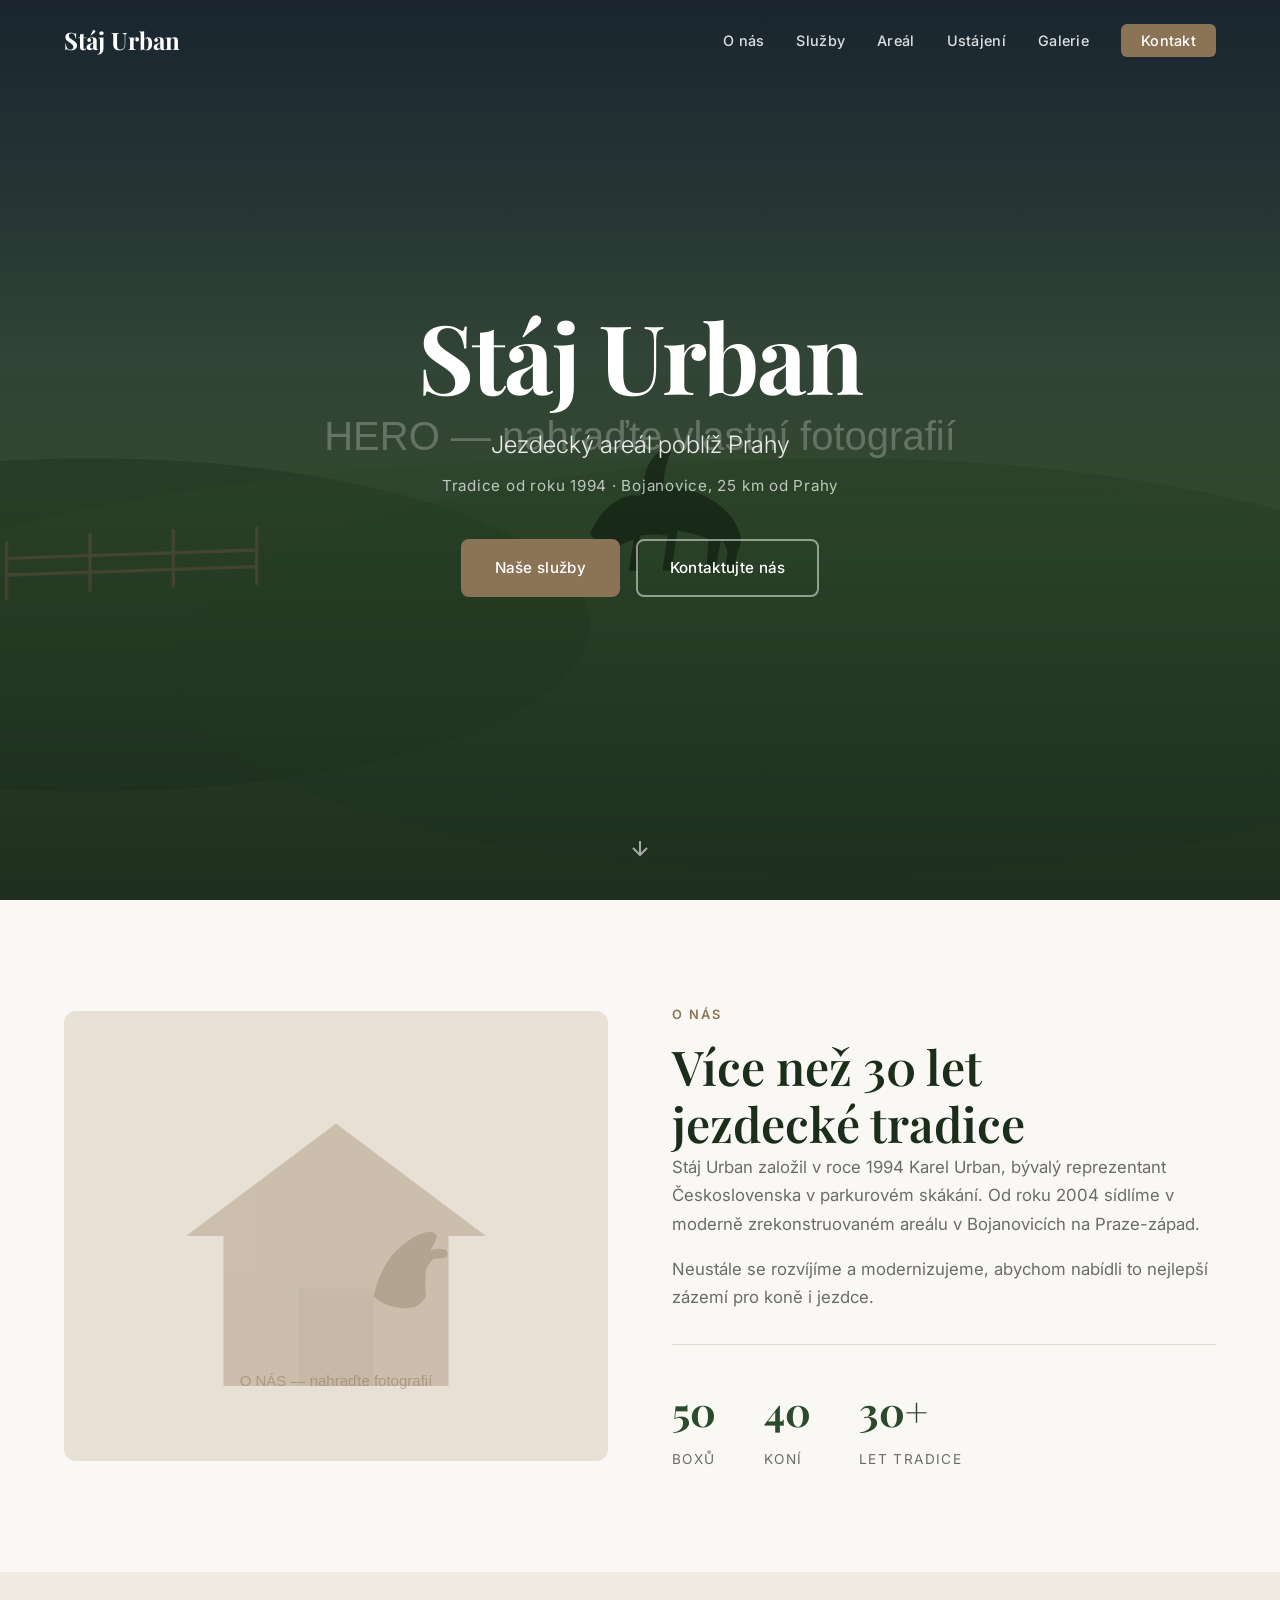
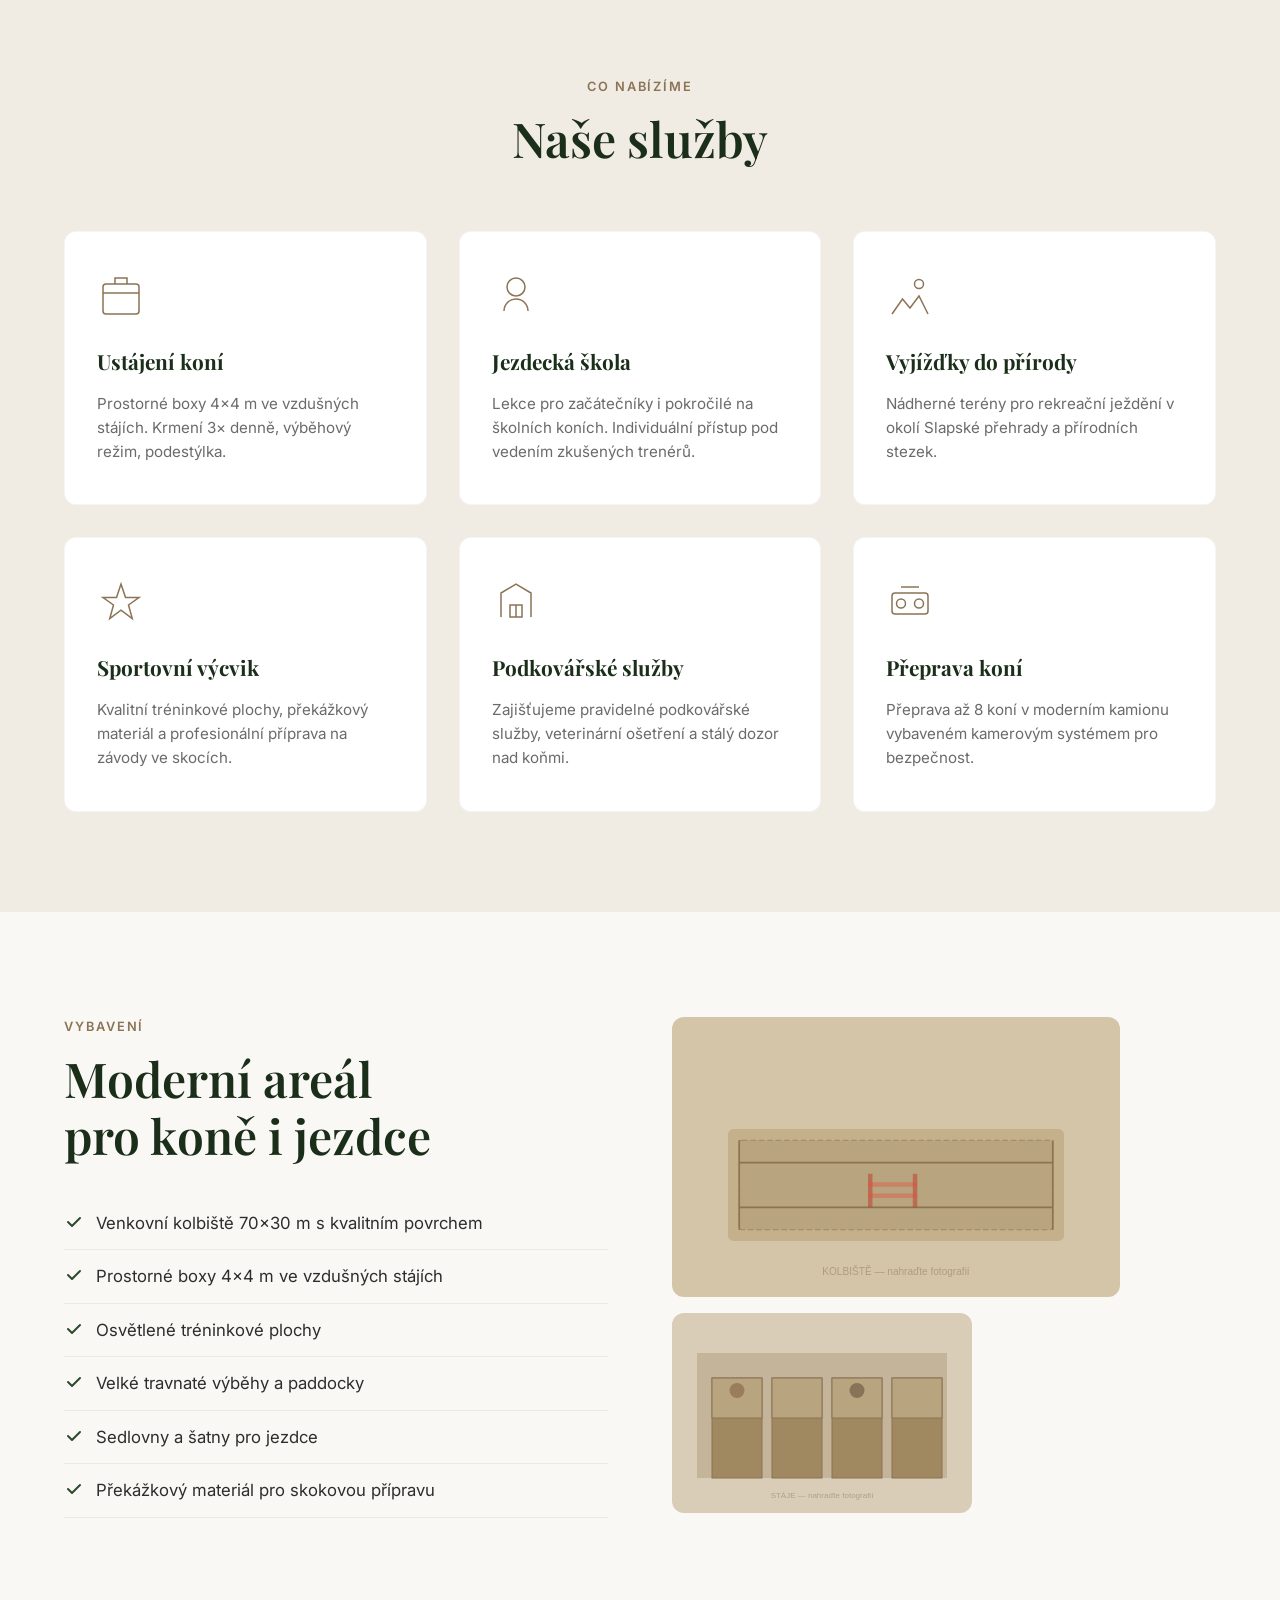
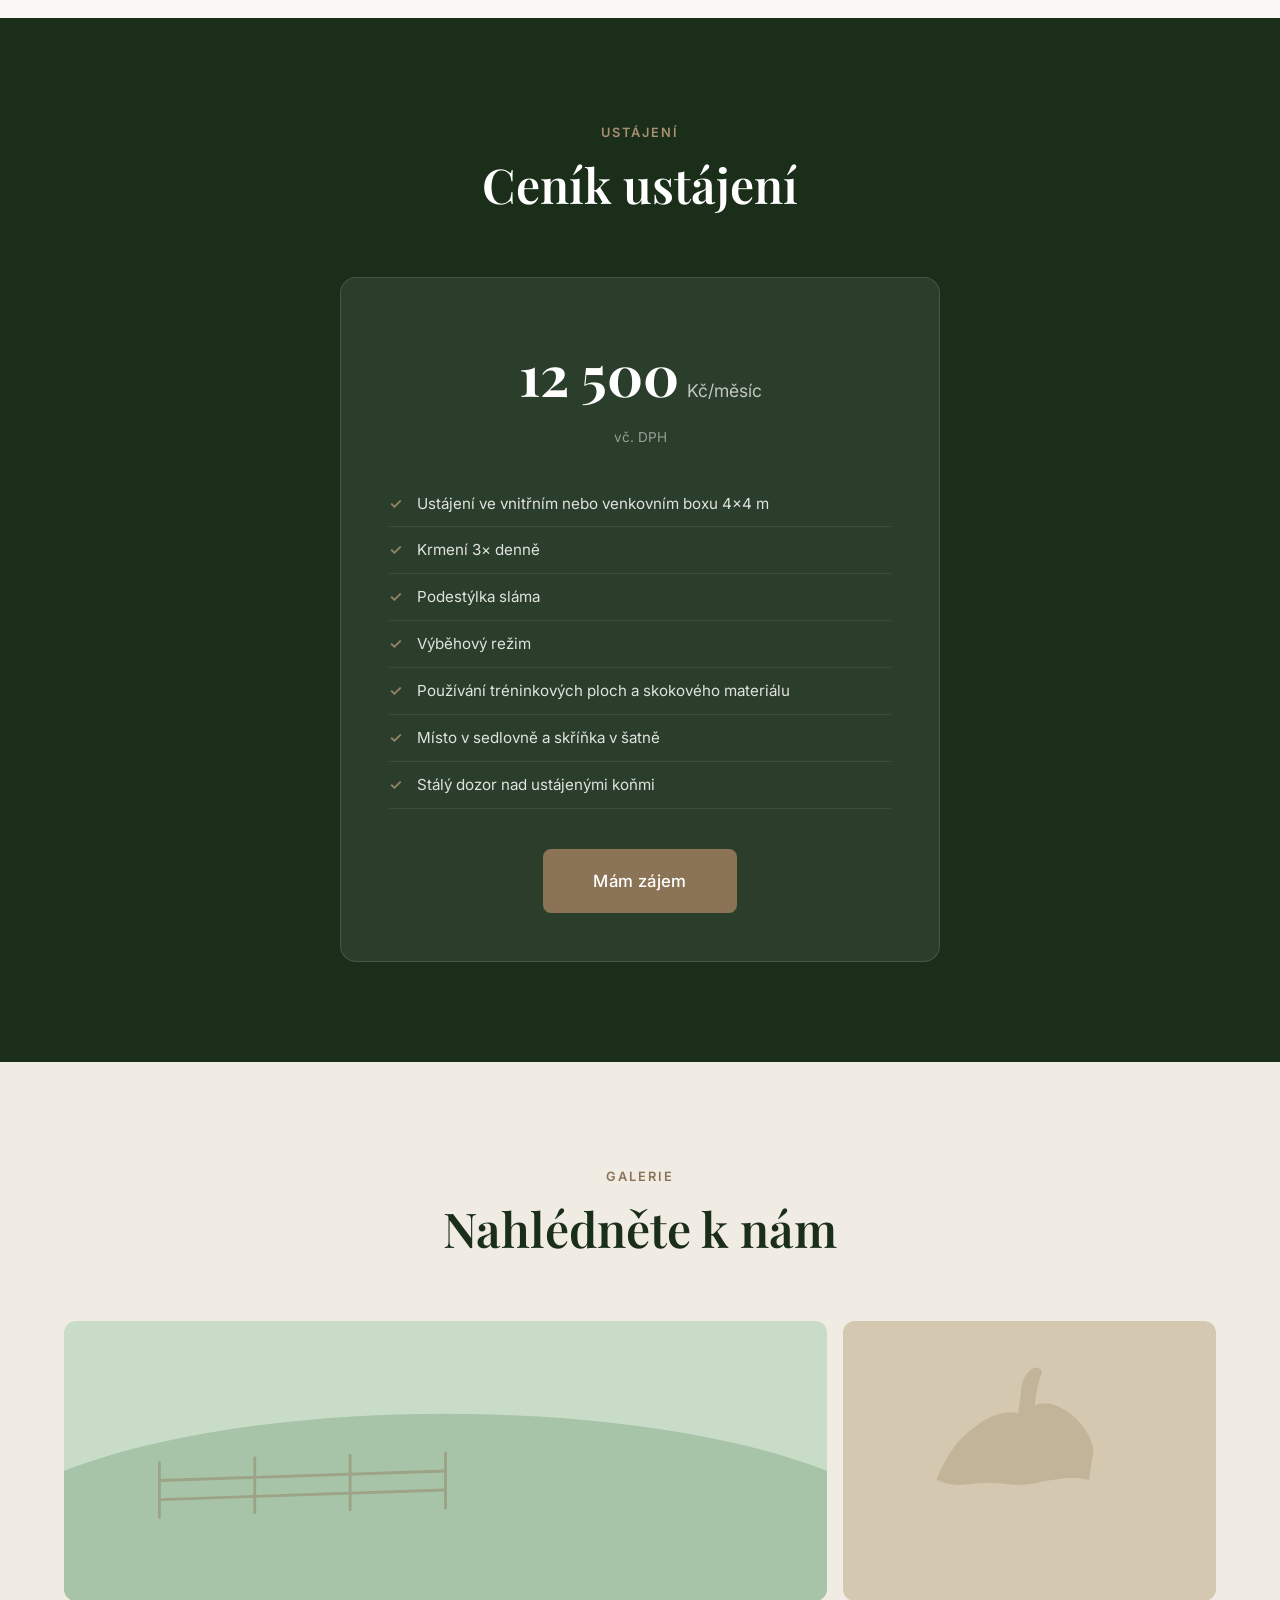
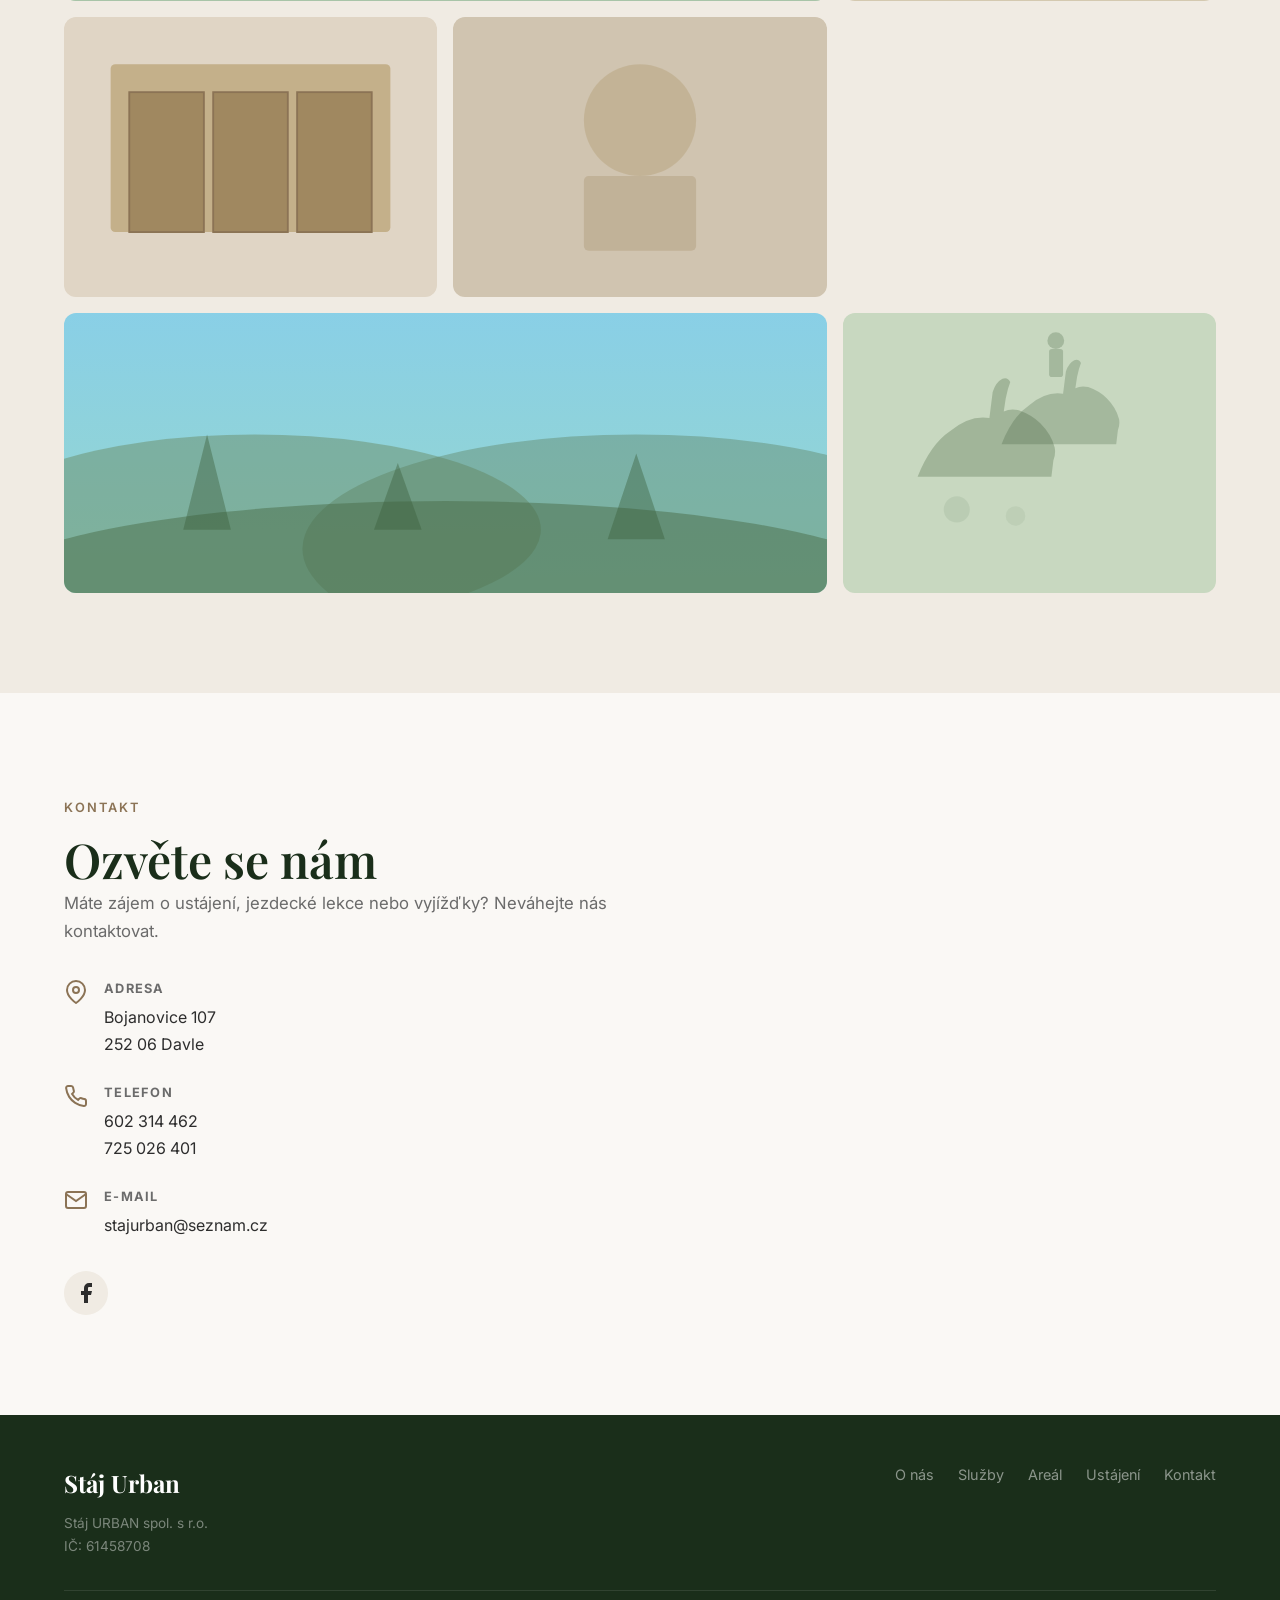
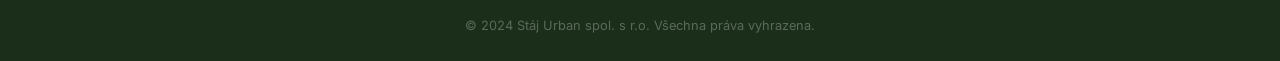
==== index.html @ e50c221f "feat: redesign Stáj Urban website with modern responsive layout - Single-page design with smooth scr" ====
<!DOCTYPE html>
<html lang="cs">
<head>
    <meta charset="UTF-8">
    <meta name="viewport" content="width=device-width, initial-scale=1.0">
    <title>Stáj Urban | Jezdecký areál Bojanovice</title>
    <meta name="description" content="Stáj Urban - moderní jezdecký areál poblíž Prahy. Ustájení koní, jezdecká škola, výcvik, vyjížďky do přírody.">
    <link rel="preconnect" href="https://fonts.googleapis.com">
    <link rel="preconnect" href="https://fonts.gstatic.com" crossorigin>
    <link href="https://fonts.googleapis.com/css2?family=Playfair+Display:wght@400;600;700&family=Inter:wght@300;400;500;600&display=swap" rel="stylesheet">
    <link rel="stylesheet" href="styles.css">
</head>
<body>
    <!-- Navigation -->
    <nav class="navbar" id="navbar">
        <div class="nav-container">
            <a href="#hero" class="nav-logo">
                <span class="logo-text">Stáj Urban</span>
            </a>
            <button class="nav-toggle" id="navToggle" aria-label="Menu">
                <span></span>
                <span></span>
                <span></span>
            </button>
            <ul class="nav-menu" id="navMenu">
                <li><a href="#o-nas" class="nav-link">O nás</a></li>
                <li><a href="#sluzby" class="nav-link">Služby</a></li>
                <li><a href="#areal" class="nav-link">Areál</a></li>
                <li><a href="#ustajeni" class="nav-link">Ustájení</a></li>
                <li><a href="#galerie" class="nav-link">Galerie</a></li>
                <li><a href="#kontakt" class="nav-link nav-link--cta">Kontakt</a></li>
            </ul>
        </div>
    </nav>

    <!-- Hero Section -->
    <section class="hero" id="hero">
        <div class="hero-bg">
            <img src="images/hero-placeholder.svg" alt="Stáj Urban - jezdecký areál" class="hero-img">
        </div>
        <div class="hero-overlay"></div>
        <div class="hero-content">
            <h1 class="hero-title">Stáj Urban</h1>
            <p class="hero-subtitle">Jezdecký areál poblíž Prahy</p>
            <p class="hero-desc">Tradice od roku 1994 &middot; Bojanovice, 25 km od Prahy</p>
            <div class="hero-actions">
                <a href="#sluzby" class="btn btn-primary">Naše služby</a>
                <a href="#kontakt" class="btn btn-outline">Kontaktujte nás</a>
            </div>
        </div>
        <a href="#o-nas" class="hero-scroll" aria-label="Scroll down">
            <svg width="24" height="24" viewBox="0 0 24 24" fill="none" stroke="currentColor" stroke-width="2">
                <path d="M12 5v14M5 12l7 7 7-7"/>
            </svg>
        </a>
    </section>

    <!-- O nás -->
    <section class="section section--about" id="o-nas">
        <div class="container">
            <div class="about-grid">
                <div class="about-image">
                    <img src="images/about-placeholder.svg" alt="O stáji Urban" loading="lazy">
                </div>
                <div class="about-content">
                    <span class="section-label">O nás</span>
                    <h2 class="section-title">Více než 30 let<br>jezdecké tradice</h2>
                    <p>Stáj Urban založil v roce 1994 Karel Urban, bývalý reprezentant Československa v parkurovém skákání. Od roku 2004 sídlíme v moderně zrekonstruovaném areálu v Bojanovicích na Praze-západ.</p>
                    <p>Neustále se rozvíjíme a modernizujeme, abychom nabídli to nejlepší zázemí pro koně i jezdce.</p>
                    <div class="about-stats">
                        <div class="stat">
                            <span class="stat-number">50</span>
                            <span class="stat-label">boxů</span>
                        </div>
                        <div class="stat">
                            <span class="stat-number">40</span>
                            <span class="stat-label">koní</span>
                        </div>
                        <div class="stat">
                            <span class="stat-number">30+</span>
                            <span class="stat-label">let tradice</span>
                        </div>
                    </div>
                </div>
            </div>
        </div>
    </section>

    <!-- Služby -->
    <section class="section section--services" id="sluzby">
        <div class="container">
            <div class="section-header">
                <span class="section-label">Co nabízíme</span>
                <h2 class="section-title">Naše služby</h2>
            </div>
            <div class="services-grid">
                <div class="service-card">
                    <div class="service-icon">
                        <svg viewBox="0 0 64 64" fill="none" stroke="currentColor" stroke-width="2">
                            <rect x="8" y="16" width="48" height="40" rx="4"/>
                            <path d="M8 28h48"/>
                            <path d="M24 16V8h16v8"/>
                        </svg>
                    </div>
                    <h3>Ustájení koní</h3>
                    <p>Prostorné boxy 4&times;4 m ve vzdušných stájích. Krmení 3&times; denně, výběhový režim, podestýlka.</p>
                </div>
                <div class="service-card">
                    <div class="service-icon">
                        <svg viewBox="0 0 64 64" fill="none" stroke="currentColor" stroke-width="2">
                            <circle cx="32" cy="20" r="12"/>
                            <path d="M16 52c0-8.837 7.163-16 16-16s16 7.163 16 16"/>
                        </svg>
                    </div>
                    <h3>Jezdecká škola</h3>
                    <p>Lekce pro začátečníky i pokročilé na školních koních. Individuální přístup pod vedením zkušených trenérů.</p>
                </div>
                <div class="service-card">
                    <div class="service-icon">
                        <svg viewBox="0 0 64 64" fill="none" stroke="currentColor" stroke-width="2">
                            <path d="M8 56l14-20 10 12 12-16 12 24"/>
                            <circle cx="44" cy="16" r="6"/>
                        </svg>
                    </div>
                    <h3>Vyjížďky do přírody</h3>
                    <p>Nádherné terény pro rekreační ježdění v okolí Slapské přehrady a přírodních stezek.</p>
                </div>
                <div class="service-card">
                    <div class="service-icon">
                        <svg viewBox="0 0 64 64" fill="none" stroke="currentColor" stroke-width="2">
                            <path d="M32 8l6 18h18l-14 10 5 18-15-11-15 11 5-18L8 26h18z"/>
                        </svg>
                    </div>
                    <h3>Sportovní výcvik</h3>
                    <p>Kvalitní tréninkové plochy, překážkový materiál a profesionální příprava na závody ve skocích.</p>
                </div>
                <div class="service-card">
                    <div class="service-icon">
                        <svg viewBox="0 0 64 64" fill="none" stroke="currentColor" stroke-width="2">
                            <path d="M12 52V20l20-12 20 12v32"/>
                            <rect x="24" y="36" width="16" height="16"/>
                            <path d="M32 36v16"/>
                        </svg>
                    </div>
                    <h3>Podkovářské služby</h3>
                    <p>Zajišťujeme pravidelné podkovářské služby, veterinární ošetření a stálý dozor nad koňmi.</p>
                </div>
                <div class="service-card">
                    <div class="service-icon">
                        <svg viewBox="0 0 64 64" fill="none" stroke="currentColor" stroke-width="2">
                            <rect x="8" y="20" width="48" height="28" rx="4"/>
                            <circle cx="20" cy="34" r="6"/>
                            <circle cx="44" cy="34" r="6"/>
                            <path d="M20 12h24"/>
                        </svg>
                    </div>
                    <h3>Přeprava koní</h3>
                    <p>Přeprava až 8 koní v moderním kamionu vybaveném kamerovým systémem pro bezpečnost.</p>
                </div>
            </div>
        </div>
    </section>

    <!-- Areál -->
    <section class="section section--facility" id="areal">
        <div class="container">
            <div class="facility-grid">
                <div class="facility-content">
                    <span class="section-label">Vybavení</span>
                    <h2 class="section-title">Moderní areál<br>pro koně i jezdce</h2>
                    <ul class="facility-list">
                        <li>
                            <svg width="20" height="20" viewBox="0 0 20 20" fill="currentColor"><path d="M16.707 5.293a1 1 0 010 1.414l-8 8a1 1 0 01-1.414 0l-4-4a1 1 0 011.414-1.414L8 12.586l7.293-7.293a1 1 0 011.414 0z"/></svg>
                            Venkovní kolbiště 70&times;30 m s kvalitním povrchem
                        </li>
                        <li>
                            <svg width="20" height="20" viewBox="0 0 20 20" fill="currentColor"><path d="M16.707 5.293a1 1 0 010 1.414l-8 8a1 1 0 01-1.414 0l-4-4a1 1 0 011.414-1.414L8 12.586l7.293-7.293a1 1 0 011.414 0z"/></svg>
                            Prostorné boxy 4&times;4 m ve vzdušných stájích
                        </li>
                        <li>
                            <svg width="20" height="20" viewBox="0 0 20 20" fill="currentColor"><path d="M16.707 5.293a1 1 0 010 1.414l-8 8a1 1 0 01-1.414 0l-4-4a1 1 0 011.414-1.414L8 12.586l7.293-7.293a1 1 0 011.414 0z"/></svg>
                            Osvětlené tréninkové plochy
                        </li>
                        <li>
                            <svg width="20" height="20" viewBox="0 0 20 20" fill="currentColor"><path d="M16.707 5.293a1 1 0 010 1.414l-8 8a1 1 0 01-1.414 0l-4-4a1 1 0 011.414-1.414L8 12.586l7.293-7.293a1 1 0 011.414 0z"/></svg>
                            Velké travnaté výběhy a paddocky
                        </li>
                        <li>
                            <svg width="20" height="20" viewBox="0 0 20 20" fill="currentColor"><path d="M16.707 5.293a1 1 0 010 1.414l-8 8a1 1 0 01-1.414 0l-4-4a1 1 0 011.414-1.414L8 12.586l7.293-7.293a1 1 0 011.414 0z"/></svg>
                            Sedlovny a šatny pro jezdce
                        </li>
                        <li>
                            <svg width="20" height="20" viewBox="0 0 20 20" fill="currentColor"><path d="M16.707 5.293a1 1 0 010 1.414l-8 8a1 1 0 01-1.414 0l-4-4a1 1 0 011.414-1.414L8 12.586l7.293-7.293a1 1 0 011.414 0z"/></svg>
                            Překážkový materiál pro skokovou přípravu
                        </li>
                    </ul>
                </div>
                <div class="facility-images">
                    <img src="images/facility-1-placeholder.svg" alt="Jízdárna" loading="lazy" class="facility-img facility-img--large">
                    <img src="images/facility-2-placeholder.svg" alt="Stáje" loading="lazy" class="facility-img facility-img--small">
                </div>
            </div>
        </div>
    </section>

    <!-- Ustájení -->
    <section class="section section--pricing" id="ustajeni">
        <div class="container">
            <div class="section-header">
                <span class="section-label">Ustájení</span>
                <h2 class="section-title">Ceník ustájení</h2>
            </div>
            <div class="pricing-card">
                <div class="pricing-header">
                    <div class="pricing-price">
                        <span class="pricing-amount">12 500</span>
                        <span class="pricing-currency">Kč/měsíc</span>
                    </div>
                    <span class="pricing-vat">vč. DPH</span>
                </div>
                <ul class="pricing-features">
                    <li>Ustájení ve vnitřním nebo venkovním boxu 4&times;4 m</li>
                    <li>Krmení 3&times; denně</li>
                    <li>Podestýlka sláma</li>
                    <li>Výběhový režim</li>
                    <li>Používání tréninkových ploch a skokového materiálu</li>
                    <li>Místo v sedlovně a skříňka v šatně</li>
                    <li>Stálý dozor nad ustájenými koňmi</li>
                </ul>
                <a href="#kontakt" class="btn btn-primary btn-large">Mám zájem</a>
            </div>
        </div>
    </section>

    <!-- Galerie -->
    <section class="section section--gallery" id="galerie">
        <div class="container">
            <div class="section-header">
                <span class="section-label">Galerie</span>
                <h2 class="section-title">Nahlédněte k nám</h2>
            </div>
            <div class="gallery-grid">
                <div class="gallery-item gallery-item--wide">
                    <img src="images/gallery-1-placeholder.svg" alt="Kolbiště" loading="lazy">
                </div>
                <div class="gallery-item">
                    <img src="images/gallery-2-placeholder.svg" alt="Koně ve výběhu" loading="lazy">
                </div>
                <div class="gallery-item">
                    <img src="images/gallery-3-placeholder.svg" alt="Stáje" loading="lazy">
                </div>
                <div class="gallery-item">
                    <img src="images/gallery-4-placeholder.svg" alt="Jezdecká škola" loading="lazy">
                </div>
                <div class="gallery-item gallery-item--wide">
                    <img src="images/gallery-5-placeholder.svg" alt="Krajina v okolí" loading="lazy">
                </div>
                <div class="gallery-item">
                    <img src="images/gallery-6-placeholder.svg" alt="Vyjížďka do přírody" loading="lazy">
                </div>
            </div>
        </div>
    </section>

    <!-- Kontakt -->
    <section class="section section--contact" id="kontakt">
        <div class="container">
            <div class="contact-grid">
                <div class="contact-info">
                    <span class="section-label">Kontakt</span>
                    <h2 class="section-title">Ozvěte se nám</h2>
                    <p>Máte zájem o ustájení, jezdecké lekce nebo vyjížďky? Neváhejte nás kontaktovat.</p>

                    <div class="contact-details">
                        <div class="contact-item">
                            <svg width="24" height="24" viewBox="0 0 24 24" fill="none" stroke="currentColor" stroke-width="2">
                                <path d="M21 10c0 7-9 13-9 13s-9-6-9-13a9 9 0 0118 0z"/>
                                <circle cx="12" cy="10" r="3"/>
                            </svg>
                            <div>
                                <strong>Adresa</strong>
                                <p>Bojanovice 107<br>252 06 Davle</p>
                            </div>
                        </div>
                        <div class="contact-item">
                            <svg width="24" height="24" viewBox="0 0 24 24" fill="none" stroke="currentColor" stroke-width="2">
                                <path d="M22 16.92v3a2 2 0 01-2.18 2 19.79 19.79 0 01-8.63-3.07 19.5 19.5 0 01-6-6 19.79 19.79 0 01-3.07-8.67A2 2 0 014.11 2h3a2 2 0 012 1.72c.127.96.361 1.903.7 2.81a2 2 0 01-.45 2.11L8.09 9.91a16 16 0 006 6l1.27-1.27a2 2 0 012.11-.45c.907.339 1.85.573 2.81.7A2 2 0 0122 16.92z"/>
                            </svg>
                            <div>
                                <strong>Telefon</strong>
                                <p><a href="tel:+420602314462">602 314 462</a><br><a href="tel:+420725026401">725 026 401</a></p>
                            </div>
                        </div>
                        <div class="contact-item">
                            <svg width="24" height="24" viewBox="0 0 24 24" fill="none" stroke="currentColor" stroke-width="2">
                                <path d="M4 4h16c1.1 0 2 .9 2 2v12c0 1.1-.9 2-2 2H4c-1.1 0-2-.9-2-2V6c0-1.1.9-2 2-2z"/>
                                <polyline points="22,6 12,13 2,6"/>
                            </svg>
                            <div>
                                <strong>E-mail</strong>
                                <p><a href="mailto:stajurban@seznam.cz">stajurban@seznam.cz</a></p>
                            </div>
                        </div>
                    </div>

                    <div class="contact-social">
                        <a href="https://www.facebook.com/profile.php?id=100057574234572" target="_blank" rel="noopener" aria-label="Facebook" class="social-link">
                            <svg width="24" height="24" viewBox="0 0 24 24" fill="currentColor">
                                <path d="M18 2h-3a5 5 0 00-5 5v3H7v4h3v8h4v-8h3l1-4h-4V7a1 1 0 011-1h3z"/>
                            </svg>
                        </a>
                    </div>
                </div>
                <div class="contact-map">
                    <iframe
                        src="https://www.google.com/maps/embed?pb=!1m18!1m12!1m3!1d2570.5!2d14.3891!3d49.8853!2m3!1f0!2f0!3f0!3m2!1i1024!2i768!4f13.1!3m3!1m2!1s0x470b8e2a1a1a1a1a%3A0x1a1a1a1a1a1a1a1a!2sBojanovice+107%2C+252+06+Davle!5e0!3m2!1scs!2scz!4v1700000000000!5m2!1scs!2scz"
                        width="100%"
                        height="100%"
                        style="border:0; min-height: 400px;"
                        allowfullscreen=""
                        loading="lazy"
                        referrerpolicy="no-referrer-when-downgrade"
                        title="Mapa - Stáj Urban">
                    </iframe>
                </div>
            </div>
        </div>
    </section>

    <!-- Footer -->
    <footer class="footer">
        <div class="container">
            <div class="footer-content">
                <div class="footer-brand">
                    <span class="logo-text">Stáj Urban</span>
                    <p>Stáj URBAN spol. s r.o.<br>IČ: 61458708</p>
                </div>
                <div class="footer-links">
                    <a href="#o-nas">O nás</a>
                    <a href="#sluzby">Služby</a>
                    <a href="#areal">Areál</a>
                    <a href="#ustajeni">Ustájení</a>
                    <a href="#kontakt">Kontakt</a>
                </div>
            </div>
            <div class="footer-bottom">
                <p>&copy; 2024 Stáj Urban spol. s r.o. Všechna práva vyhrazena.</p>
            </div>
        </div>
    </footer>

    <script src="script.js"></script>
</body>
</html>
---- styles.css ----
/* ========================================
   STÁJ URBAN — Modern Responsive Styles
   ======================================== */

/* --- Reset & Base --- */
*, *::before, *::after {
    margin: 0;
    padding: 0;
    box-sizing: border-box;
}

:root {
    --color-primary: #2c4a2c;
    --color-primary-light: #4a6741;
    --color-primary-dark: #1a2e1a;
    --color-accent: #8B7355;
    --color-accent-light: #a89070;
    --color-bg: #faf8f5;
    --color-bg-alt: #f0ebe3;
    --color-text: #2d2d2d;
    --color-text-light: #6b6b6b;
    --color-white: #ffffff;
    --font-heading: 'Playfair Display', Georgia, serif;
    --font-body: 'Inter', -apple-system, BlinkMacSystemFont, sans-serif;
    --container-max: 1200px;
    --section-padding: 100px;
    --transition: 0.3s ease;
}

html {
    scroll-behavior: smooth;
    font-size: 16px;
}

body {
    font-family: var(--font-body);
    color: var(--color-text);
    background-color: var(--color-bg);
    line-height: 1.7;
    -webkit-font-smoothing: antialiased;
}

img {
    max-width: 100%;
    height: auto;
    display: block;
}

a {
    color: inherit;
    text-decoration: none;
    transition: color var(--transition);
}

/* --- Container --- */
.container {
    max-width: var(--container-max);
    margin: 0 auto;
    padding: 0 24px;
}

/* --- Navbar --- */
.navbar {
    position: fixed;
    top: 0;
    left: 0;
    right: 0;
    z-index: 1000;
    padding: 20px 0;
    transition: all var(--transition);
}

.navbar.scrolled {
    background: rgba(255, 255, 255, 0.97);
    backdrop-filter: blur(10px);
    padding: 12px 0;
    box-shadow: 0 1px 20px rgba(0, 0, 0, 0.08);
}

.nav-container {
    max-width: var(--container-max);
    margin: 0 auto;
    padding: 0 24px;
    display: flex;
    align-items: center;
    justify-content: space-between;
}

.nav-logo {
    z-index: 1001;
}

.logo-text {
    font-family: var(--font-heading);
    font-size: 1.5rem;
    font-weight: 700;
    color: var(--color-white);
    transition: color var(--transition);
}

.navbar.scrolled .logo-text {
    color: var(--color-primary-dark);
}

.nav-menu {
    display: flex;
    align-items: center;
    gap: 32px;
    list-style: none;
}

.nav-link {
    font-size: 0.9rem;
    font-weight: 500;
    color: rgba(255, 255, 255, 0.85);
    letter-spacing: 0.02em;
    position: relative;
    padding: 4px 0;
    transition: color var(--transition);
}

.nav-link::after {
    content: '';
    position: absolute;
    bottom: 0;
    left: 0;
    width: 0;
    height: 2px;
    background: var(--color-accent);
    transition: width var(--transition);
}

.nav-link:hover::after {
    width: 100%;
}

.navbar.scrolled .nav-link {
    color: var(--color-text);
}

.nav-link--cta {
    background: var(--color-accent);
    color: var(--color-white) !important;
    padding: 8px 20px;
    border-radius: 6px;
}

.nav-link--cta::after {
    display: none;
}

.nav-link--cta:hover {
    background: var(--color-accent-light);
}

/* Hamburger */
.nav-toggle {
    display: none;
    flex-direction: column;
    gap: 5px;
    background: none;
    border: none;
    cursor: pointer;
    z-index: 1001;
    padding: 4px;
}

.nav-toggle span {
    display: block;
    width: 24px;
    height: 2px;
    background: var(--color-white);
    transition: all var(--transition);
}

.navbar.scrolled .nav-toggle span {
    background: var(--color-text);
}

.nav-toggle.active span:nth-child(1) {
    transform: rotate(45deg) translate(5px, 5px);
}

.nav-toggle.active span:nth-child(2) {
    opacity: 0;
}

.nav-toggle.active span:nth-child(3) {
    transform: rotate(-45deg) translate(5px, -5px);
}

/* --- Hero --- */
.hero {
    position: relative;
    height: 100vh;
    min-height: 600px;
    display: flex;
    align-items: center;
    justify-content: center;
    overflow: hidden;
}

.hero-bg {
    position: absolute;
    inset: 0;
}

.hero-img {
    width: 100%;
    height: 100%;
    object-fit: cover;
}

.hero-overlay {
    position: absolute;
    inset: 0;
    background: linear-gradient(
        180deg,
        rgba(0, 0, 0, 0.3) 0%,
        rgba(0, 0, 0, 0.1) 40%,
        rgba(0, 0, 0, 0.4) 100%
    );
}

.hero-content {
    position: relative;
    z-index: 1;
    text-align: center;
    color: var(--color-white);
    padding: 0 24px;
}

.hero-title {
    font-family: var(--font-heading);
    font-size: clamp(3rem, 8vw, 6rem);
    font-weight: 700;
    line-height: 1.1;
    margin-bottom: 16px;
    letter-spacing: -0.02em;
}

.hero-subtitle {
    font-size: clamp(1.1rem, 2.5vw, 1.5rem);
    font-weight: 300;
    margin-bottom: 8px;
    opacity: 0.9;
}

.hero-desc {
    font-size: 0.95rem;
    opacity: 0.7;
    margin-bottom: 40px;
    letter-spacing: 0.05em;
}

.hero-actions {
    display: flex;
    gap: 16px;
    justify-content: center;
    flex-wrap: wrap;
}

.hero-scroll {
    position: absolute;
    bottom: 32px;
    left: 50%;
    transform: translateX(-50%);
    color: var(--color-white);
    opacity: 0.6;
    animation: bounce 2s infinite;
    z-index: 1;
}

@keyframes bounce {
    0%, 100% { transform: translateX(-50%) translateY(0); }
    50% { transform: translateX(-50%) translateY(8px); }
}

/* --- Buttons --- */
.btn {
    display: inline-flex;
    align-items: center;
    justify-content: center;
    padding: 14px 32px;
    font-family: var(--font-body);
    font-size: 0.95rem;
    font-weight: 500;
    border-radius: 8px;
    border: 2px solid transparent;
    cursor: pointer;
    transition: all var(--transition);
    letter-spacing: 0.02em;
}

.btn-primary {
    background: var(--color-accent);
    color: var(--color-white);
    border-color: var(--color-accent);
}

.btn-primary:hover {
    background: var(--color-accent-light);
    border-color: var(--color-accent-light);
    transform: translateY(-2px);
}

.btn-outline {
    background: transparent;
    color: var(--color-white);
    border-color: rgba(255, 255, 255, 0.5);
}

.btn-outline:hover {
    background: rgba(255, 255, 255, 0.1);
    border-color: var(--color-white);
}

.btn-large {
    padding: 16px 48px;
    font-size: 1.05rem;
}

/* --- Sections --- */
.section {
    padding: var(--section-padding) 0;
}

.section-header {
    text-align: center;
    margin-bottom: 64px;
}

.section-label {
    display: inline-block;
    font-size: 0.8rem;
    font-weight: 600;
    text-transform: uppercase;
    letter-spacing: 0.15em;
    color: var(--color-accent);
    margin-bottom: 12px;
}

.section-title {
    font-family: var(--font-heading);
    font-size: clamp(2rem, 4vw, 3rem);
    font-weight: 600;
    line-height: 1.2;
    color: var(--color-primary-dark);
}

/* --- About --- */
.section--about {
    background: var(--color-bg);
}

.about-grid {
    display: grid;
    grid-template-columns: 1fr 1fr;
    gap: 64px;
    align-items: center;
}

.about-image img {
    border-radius: 12px;
    width: 100%;
    height: 450px;
    object-fit: cover;
}

.about-content p {
    color: var(--color-text-light);
    margin-bottom: 16px;
    font-size: 1.05rem;
}

.about-stats {
    display: flex;
    gap: 48px;
    margin-top: 32px;
    padding-top: 32px;
    border-top: 1px solid #e0d8cc;
}

.stat-number {
    display: block;
    font-family: var(--font-heading);
    font-size: 2.5rem;
    font-weight: 700;
    color: var(--color-primary);
}

.stat-label {
    font-size: 0.85rem;
    color: var(--color-text-light);
    text-transform: uppercase;
    letter-spacing: 0.1em;
}

/* --- Services --- */
.section--services {
    background: var(--color-bg-alt);
}

.services-grid {
    display: grid;
    grid-template-columns: repeat(3, 1fr);
    gap: 32px;
}

.service-card {
    background: var(--color-white);
    padding: 40px 32px;
    border-radius: 12px;
    transition: all var(--transition);
    border: 1px solid rgba(0, 0, 0, 0.04);
}

.service-card:hover {
    transform: translateY(-4px);
    box-shadow: 0 20px 60px rgba(0, 0, 0, 0.08);
}

.service-icon {
    width: 48px;
    height: 48px;
    margin-bottom: 24px;
    color: var(--color-accent);
}

.service-icon svg {
    width: 100%;
    height: 100%;
}

.service-card h3 {
    font-family: var(--font-heading);
    font-size: 1.3rem;
    margin-bottom: 12px;
    color: var(--color-primary-dark);
}

.service-card p {
    color: var(--color-text-light);
    font-size: 0.95rem;
    line-height: 1.6;
}

/* --- Facility --- */
.section--facility {
    background: var(--color-bg);
}

.facility-grid {
    display: grid;
    grid-template-columns: 1fr 1fr;
    gap: 64px;
    align-items: center;
}

.facility-content {
    order: 1;
}

.facility-images {
    order: 2;
    display: grid;
    grid-template-columns: 1fr 1fr;
    gap: 16px;
}

.facility-img {
    border-radius: 12px;
    object-fit: cover;
    height: 100%;
}

.facility-img--large {
    grid-column: 1 / -1;
    height: 280px;
}

.facility-img--small {
    grid-column: 1 / -1;
    height: 200px;
}

.facility-list {
    list-style: none;
    margin-top: 32px;
}

.facility-list li {
    display: flex;
    align-items: flex-start;
    gap: 12px;
    padding: 12px 0;
    font-size: 1.05rem;
    color: var(--color-text);
    border-bottom: 1px solid rgba(0, 0, 0, 0.06);
}

.facility-list li svg {
    flex-shrink: 0;
    color: var(--color-primary);
    margin-top: 3px;
}

/* --- Pricing --- */
.section--pricing {
    background: var(--color-primary-dark);
    color: var(--color-white);
}

.section--pricing .section-label {
    color: var(--color-accent-light);
}

.section--pricing .section-title {
    color: var(--color-white);
}

.pricing-card {
    max-width: 600px;
    margin: 0 auto;
    background: rgba(255, 255, 255, 0.08);
    border: 1px solid rgba(255, 255, 255, 0.12);
    border-radius: 16px;
    padding: 48px;
    text-align: center;
    backdrop-filter: blur(10px);
}

.pricing-header {
    margin-bottom: 32px;
}

.pricing-amount {
    font-family: var(--font-heading);
    font-size: 3.5rem;
    font-weight: 700;
}

.pricing-currency {
    font-size: 1.1rem;
    opacity: 0.7;
    margin-left: 4px;
}

.pricing-vat {
    font-size: 0.85rem;
    opacity: 0.5;
    display: block;
    margin-top: 4px;
}

.pricing-features {
    list-style: none;
    text-align: left;
    margin-bottom: 40px;
}

.pricing-features li {
    padding: 10px 0;
    border-bottom: 1px solid rgba(255, 255, 255, 0.1);
    font-size: 0.95rem;
    opacity: 0.85;
    padding-left: 28px;
    position: relative;
}

.pricing-features li::before {
    content: '✓';
    position: absolute;
    left: 0;
    color: var(--color-accent-light);
    font-weight: 600;
}

/* --- Gallery --- */
.section--gallery {
    background: var(--color-bg-alt);
}

.gallery-grid {
    display: grid;
    grid-template-columns: repeat(3, 1fr);
    gap: 16px;
}

.gallery-item {
    overflow: hidden;
    border-radius: 12px;
    position: relative;
}

.gallery-item img {
    width: 100%;
    height: 280px;
    object-fit: cover;
    transition: transform 0.5s ease;
}

.gallery-item:hover img {
    transform: scale(1.05);
}

.gallery-item--wide {
    grid-column: span 2;
}

.gallery-item--wide img {
    height: 280px;
}

/* --- Contact --- */
.section--contact {
    background: var(--color-bg);
}

.contact-grid {
    display: grid;
    grid-template-columns: 1fr 1fr;
    gap: 64px;
}

.contact-info p {
    color: var(--color-text-light);
    font-size: 1.05rem;
    margin-bottom: 32px;
}

.contact-details {
    display: flex;
    flex-direction: column;
    gap: 24px;
}

.contact-item {
    display: flex;
    gap: 16px;
    align-items: flex-start;
}

.contact-item svg {
    flex-shrink: 0;
    color: var(--color-accent);
    margin-top: 2px;
}

.contact-item strong {
    display: block;
    font-size: 0.8rem;
    text-transform: uppercase;
    letter-spacing: 0.1em;
    color: var(--color-text-light);
    margin-bottom: 4px;
}

.contact-item p {
    margin: 0;
    font-size: 1rem;
    color: var(--color-text);
}

.contact-item a:hover {
    color: var(--color-accent);
}

.contact-social {
    margin-top: 32px;
}

.social-link {
    display: inline-flex;
    align-items: center;
    justify-content: center;
    width: 44px;
    height: 44px;
    border-radius: 50%;
    background: var(--color-bg-alt);
    color: var(--color-text);
    transition: all var(--transition);
}

.social-link:hover {
    background: var(--color-accent);
    color: var(--color-white);
}

.contact-map {
    border-radius: 12px;
    overflow: hidden;
    min-height: 400px;
}

.contact-map iframe {
    border-radius: 12px;
}

/* --- Footer --- */
.footer {
    background: var(--color-primary-dark);
    color: rgba(255, 255, 255, 0.7);
    padding: 48px 0 24px;
}

.footer-content {
    display: flex;
    justify-content: space-between;
    align-items: flex-start;
    padding-bottom: 32px;
    border-bottom: 1px solid rgba(255, 255, 255, 0.1);
}

.footer-brand .logo-text {
    color: var(--color-white);
    display: block;
    margin-bottom: 8px;
}

.footer-brand p {
    font-size: 0.85rem;
    opacity: 0.6;
}

.footer-links {
    display: flex;
    gap: 24px;
}

.footer-links a {
    font-size: 0.9rem;
    opacity: 0.7;
    transition: opacity var(--transition);
}

.footer-links a:hover {
    opacity: 1;
}

.footer-bottom {
    padding-top: 24px;
    text-align: center;
}

.footer-bottom p {
    font-size: 0.8rem;
    opacity: 0.4;
}

/* ========================================
   RESPONSIVE
   ======================================== */

/* Tablet */
@media (max-width: 1024px) {
    :root {
        --section-padding: 80px;
    }

    .about-grid {
        gap: 40px;
    }

    .services-grid {
        grid-template-columns: repeat(2, 1fr);
    }

    .facility-grid {
        gap: 40px;
    }
}

/* Tablet portrait & large phones */
@media (max-width: 768px) {
    :root {
        --section-padding: 64px;
    }

    /* Nav mobile */
    .nav-toggle {
        display: flex;
    }

    .nav-menu {
        position: fixed;
        top: 0;
        right: -100%;
        width: 100%;
        height: 100vh;
        background: var(--color-primary-dark);
        flex-direction: column;
        justify-content: center;
        align-items: center;
        gap: 24px;
        transition: right var(--transition);
    }

    .nav-menu.active {
        right: 0;
    }

    .nav-menu .nav-link {
        color: rgba(255, 255, 255, 0.85) !important;
        font-size: 1.2rem;
    }

    .nav-menu .nav-link--cta {
        margin-top: 16px;
    }

    /* Force hamburger to white on mobile menu open */
    .nav-toggle.active span {
        background: white !important;
    }

    /* About */
    .about-grid {
        grid-template-columns: 1fr;
        gap: 32px;
    }

    .about-image img {
        height: 300px;
    }

    .about-stats {
        gap: 32px;
    }

    /* Services */
    .services-grid {
        grid-template-columns: 1fr;
        gap: 20px;
    }

    .service-card {
        padding: 32px 24px;
    }

    /* Facility */
    .facility-grid {
        grid-template-columns: 1fr;
        gap: 32px;
    }

    .facility-content {
        order: 2;
    }

    .facility-images {
        order: 1;
    }

    /* Gallery */
    .gallery-grid {
        grid-template-columns: 1fr 1fr;
    }

    .gallery-item--wide {
        grid-column: span 2;
    }

    .gallery-item img,
    .gallery-item--wide img {
        height: 200px;
    }

    /* Contact */
    .contact-grid {
        grid-template-columns: 1fr;
        gap: 40px;
    }

    /* Pricing */
    .pricing-card {
        padding: 32px 24px;
    }

    .pricing-amount {
        font-size: 2.8rem;
    }

    /* Footer */
    .footer-content {
        flex-direction: column;
        gap: 24px;
    }

    .footer-links {
        flex-wrap: wrap;
        gap: 16px;
    }
}

/* Mobile */
@media (max-width: 480px) {
    :root {
        --section-padding: 48px;
    }

    .hero {
        min-height: 500px;
    }

    .hero-actions {
        flex-direction: column;
        align-items: center;
    }

    .btn {
        width: 100%;
        max-width: 280px;
    }

    .about-stats {
        flex-direction: column;
        gap: 16px;
    }

    .stat {
        display: flex;
        align-items: baseline;
        gap: 12px;
    }

    .gallery-grid {
        grid-template-columns: 1fr;
    }

    .gallery-item--wide {
        grid-column: span 1;
    }

    .gallery-item img,
    .gallery-item--wide img {
        height: 220px;
    }

    .facility-img--large {
        height: 200px;
    }

    .facility-img--small {
        height: 160px;
    }
}

/* --- Animations (fade in on scroll) --- */
.fade-in {
    opacity: 0;
    transform: translateY(30px);
    transition: opacity 0.6s ease, transform 0.6s ease;
}

.fade-in.visible {
    opacity: 1;
    transform: translateY(0);
}
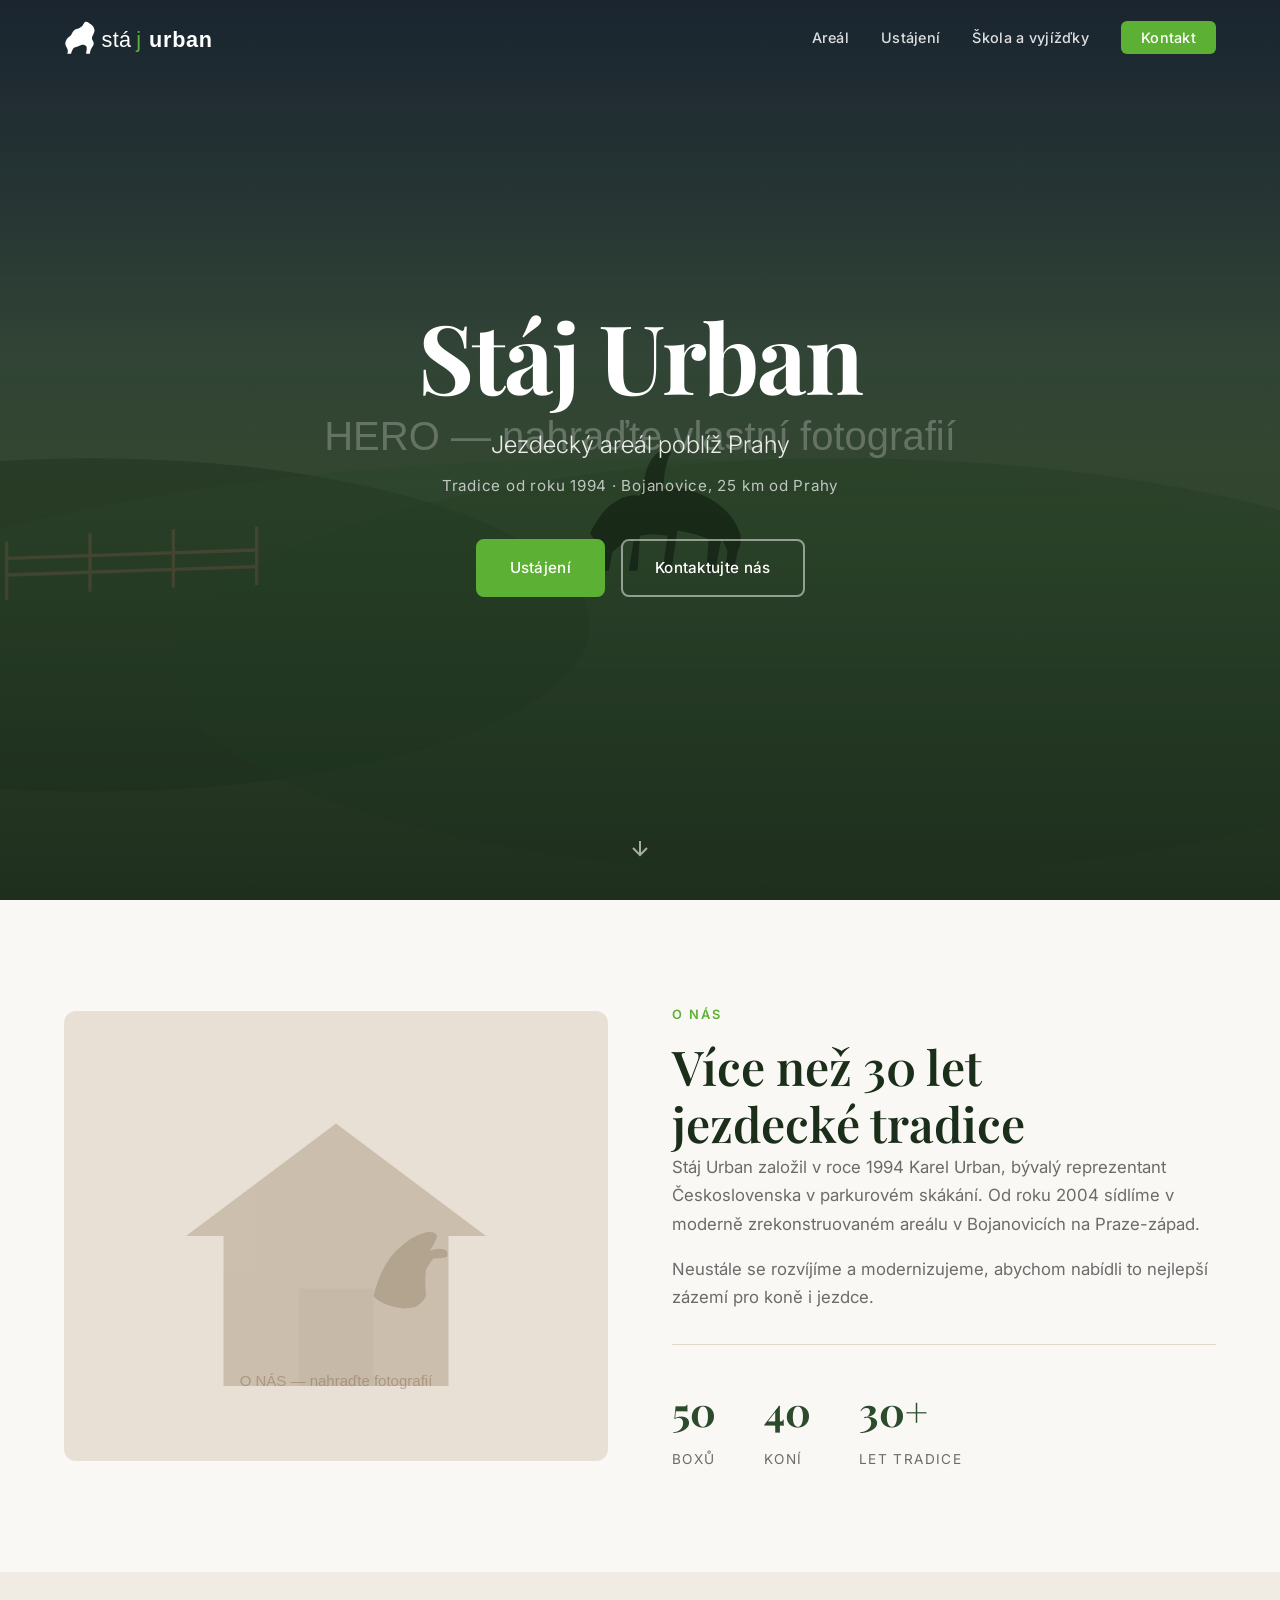
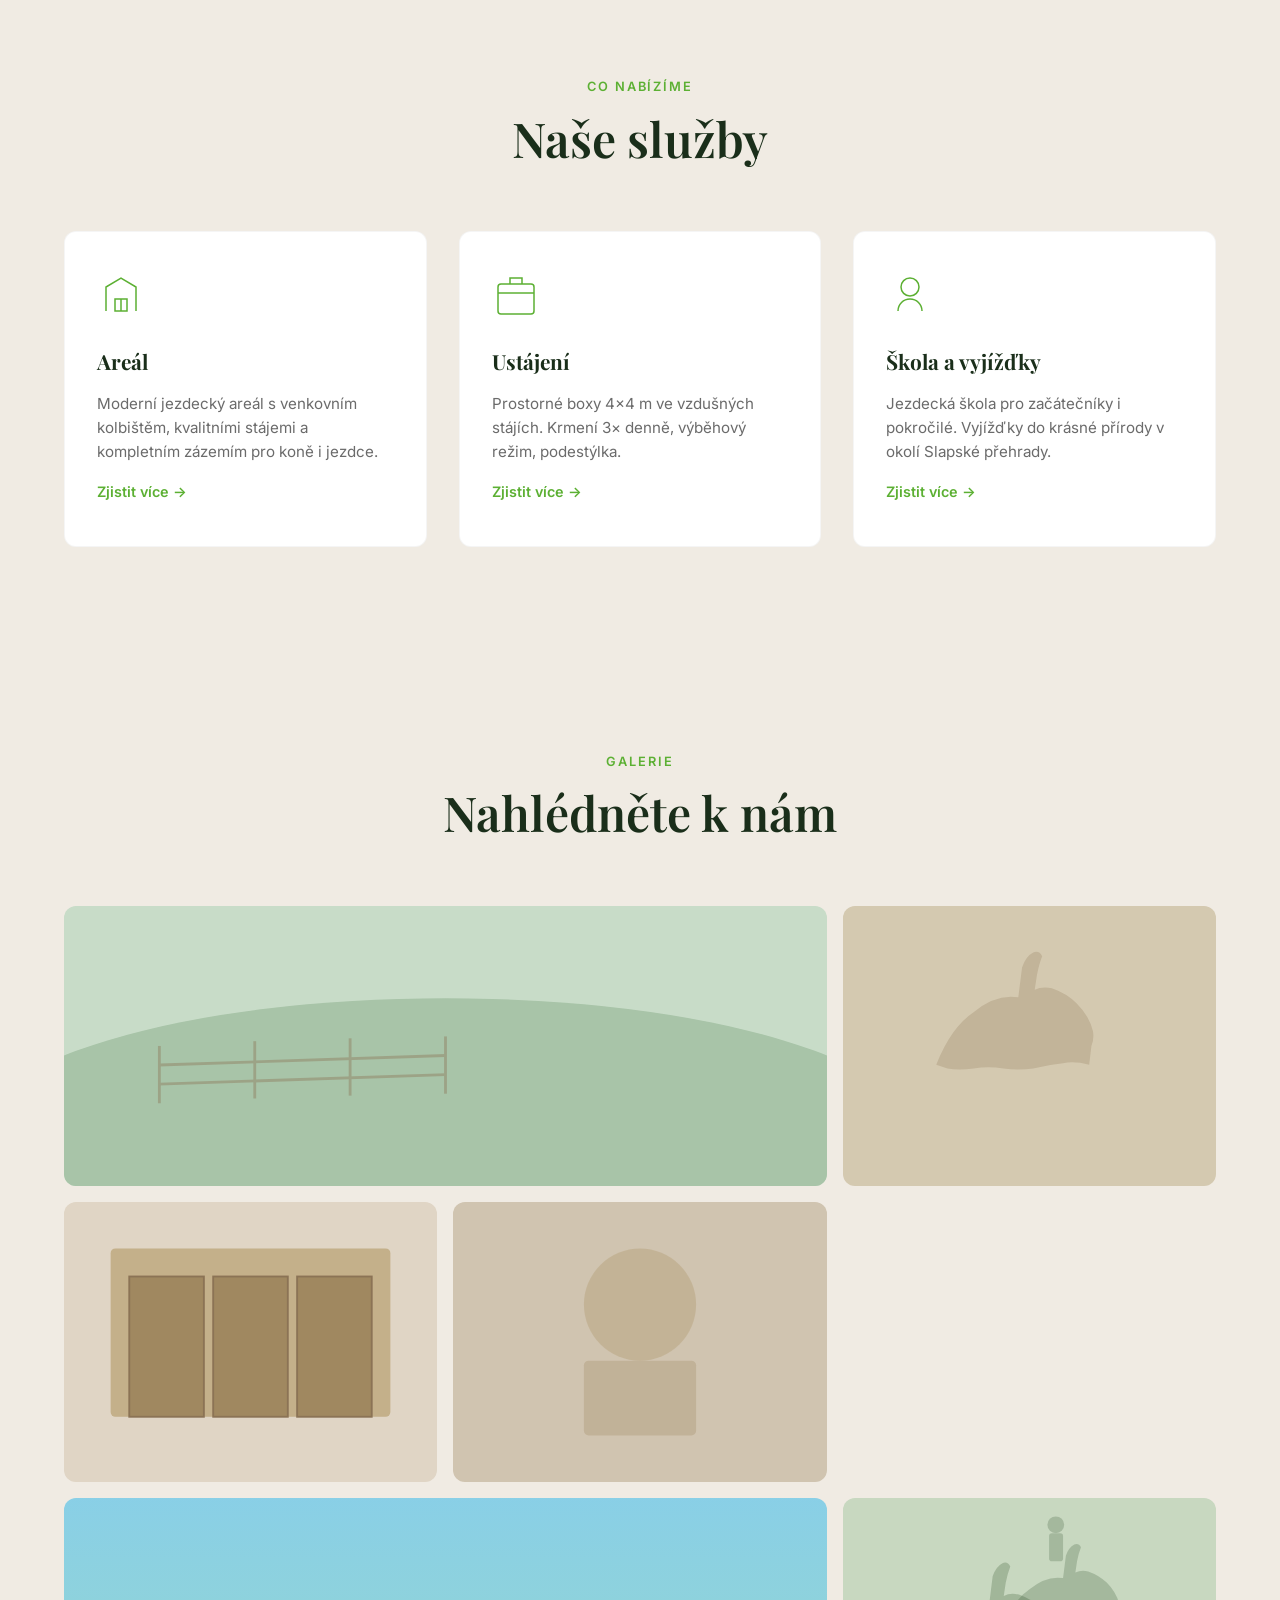
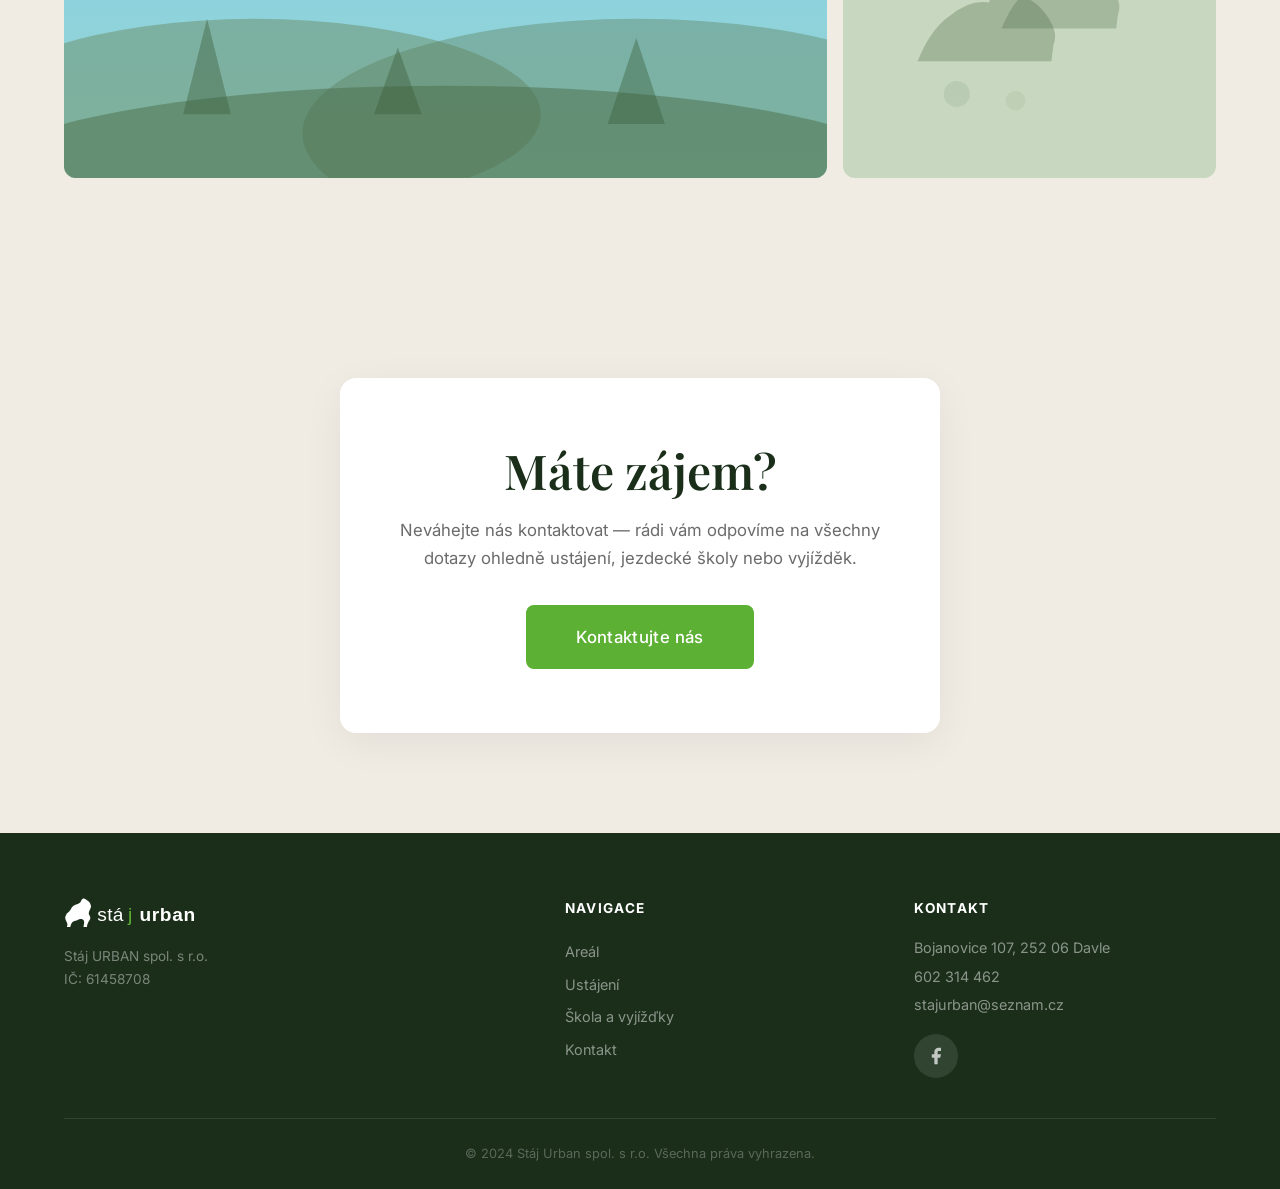
==== commit 0c683376: "feat: restructure into multi-page site with logo and subpages - Add SVG logo (dark + white variants)" ====
--- a/index.html
+++ b/index.html
@@ -14,8 +14,9 @@
     <!-- Navigation -->
     <nav class="navbar" id="navbar">
         <div class="nav-container">
-            <a href="#hero" class="nav-logo">
-                <span class="logo-text">Stáj Urban</span>
+            <a href="index.html" class="nav-logo">
+                <img src="images/logo-white.svg" alt="Stáj Urban" class="nav-logo-img nav-logo-white">
+                <img src="images/logo.svg" alt="Stáj Urban" class="nav-logo-img nav-logo-dark">
             </a>
             <button class="nav-toggle" id="navToggle" aria-label="Menu">
                 <span></span>
@@ -23,12 +24,10 @@
                 <span></span>
             </button>
             <ul class="nav-menu" id="navMenu">
-                <li><a href="#o-nas" class="nav-link">O nás</a></li>
-                <li><a href="#sluzby" class="nav-link">Služby</a></li>
-                <li><a href="#areal" class="nav-link">Areál</a></li>
-                <li><a href="#ustajeni" class="nav-link">Ustájení</a></li>
-                <li><a href="#galerie" class="nav-link">Galerie</a></li>
-                <li><a href="#kontakt" class="nav-link nav-link--cta">Kontakt</a></li>
+                <li><a href="areal.html" class="nav-link">Areál</a></li>
+                <li><a href="ustajeni.html" class="nav-link">Ustájení</a></li>
+                <li><a href="skola.html" class="nav-link">Škola a vyjížďky</a></li>
+                <li><a href="kontakt.html" class="nav-link nav-link--cta">Kontakt</a></li>
             </ul>
         </div>
     </nav>
@@ -44,8 +43,8 @@
             <p class="hero-subtitle">Jezdecký areál poblíž Prahy</p>
             <p class="hero-desc">Tradice od roku 1994 &middot; Bojanovice, 25 km od Prahy</p>
             <div class="hero-actions">
-                <a href="#sluzby" class="btn btn-primary">Naše služby</a>
-                <a href="#kontakt" class="btn btn-outline">Kontaktujte nás</a>
+                <a href="ustajeni.html" class="btn btn-primary">Ustájení</a>
+                <a href="kontakt.html" class="btn btn-outline">Kontaktujte nás</a>
             </div>
         </div>
         <a href="#o-nas" class="hero-scroll" aria-label="Scroll down">
@@ -86,7 +85,7 @@
         </div>
     </section>
 
-    <!-- Služby -->
+    <!-- Služby - přehled -->
     <section class="section section--services" id="sluzby">
         <div class="container">
             <div class="section-header">
@@ -94,7 +93,19 @@
                 <h2 class="section-title">Naše služby</h2>
             </div>
             <div class="services-grid">
-                <div class="service-card">
+                <a href="areal.html" class="service-card service-card--link">
+                    <div class="service-icon">
+                        <svg viewBox="0 0 64 64" fill="none" stroke="currentColor" stroke-width="2">
+                            <path d="M12 52V20l20-12 20 12v32"/>
+                            <rect x="24" y="36" width="16" height="16"/>
+                            <path d="M32 36v16"/>
+                        </svg>
+                    </div>
+                    <h3>Areál</h3>
+                    <p>Moderní jezdecký areál s venkovním kolbištěm, kvalitními stájemi a kompletním zázemím pro koně i jezdce.</p>
+                    <span class="service-more">Zjistit více &rarr;</span>
+                </a>
+                <a href="ustajeni.html" class="service-card service-card--link">
                     <div class="service-icon">
                         <svg viewBox="0 0 64 64" fill="none" stroke="currentColor" stroke-width="2">
                             <rect x="8" y="16" width="48" height="40" rx="4"/>
@@ -102,132 +113,21 @@
                             <path d="M24 16V8h16v8"/>
                         </svg>
                     </div>
-                    <h3>Ustájení koní</h3>
+                    <h3>Ustájení</h3>
                     <p>Prostorné boxy 4&times;4 m ve vzdušných stájích. Krmení 3&times; denně, výběhový režim, podestýlka.</p>
-                </div>
-                <div class="service-card">
+                    <span class="service-more">Zjistit více &rarr;</span>
+                </a>
+                <a href="skola.html" class="service-card service-card--link">
                     <div class="service-icon">
                         <svg viewBox="0 0 64 64" fill="none" stroke="currentColor" stroke-width="2">
                             <circle cx="32" cy="20" r="12"/>
                             <path d="M16 52c0-8.837 7.163-16 16-16s16 7.163 16 16"/>
                         </svg>
                     </div>
-                    <h3>Jezdecká škola</h3>
-                    <p>Lekce pro začátečníky i pokročilé na školních koních. Individuální přístup pod vedením zkušených trenérů.</p>
-                </div>
-                <div class="service-card">
-                    <div class="service-icon">
-                        <svg viewBox="0 0 64 64" fill="none" stroke="currentColor" stroke-width="2">
-                            <path d="M8 56l14-20 10 12 12-16 12 24"/>
-                            <circle cx="44" cy="16" r="6"/>
-                        </svg>
-                    </div>
-                    <h3>Vyjížďky do přírody</h3>
-                    <p>Nádherné terény pro rekreační ježdění v okolí Slapské přehrady a přírodních stezek.</p>
-                </div>
-                <div class="service-card">
-                    <div class="service-icon">
-                        <svg viewBox="0 0 64 64" fill="none" stroke="currentColor" stroke-width="2">
-                            <path d="M32 8l6 18h18l-14 10 5 18-15-11-15 11 5-18L8 26h18z"/>
-                        </svg>
-                    </div>
-                    <h3>Sportovní výcvik</h3>
-                    <p>Kvalitní tréninkové plochy, překážkový materiál a profesionální příprava na závody ve skocích.</p>
-                </div>
-                <div class="service-card">
-                    <div class="service-icon">
-                        <svg viewBox="0 0 64 64" fill="none" stroke="currentColor" stroke-width="2">
-                            <path d="M12 52V20l20-12 20 12v32"/>
-                            <rect x="24" y="36" width="16" height="16"/>
-                            <path d="M32 36v16"/>
-                        </svg>
-                    </div>
-                    <h3>Podkovářské služby</h3>
-                    <p>Zajišťujeme pravidelné podkovářské služby, veterinární ošetření a stálý dozor nad koňmi.</p>
-                </div>
-                <div class="service-card">
-                    <div class="service-icon">
-                        <svg viewBox="0 0 64 64" fill="none" stroke="currentColor" stroke-width="2">
-                            <rect x="8" y="20" width="48" height="28" rx="4"/>
-                            <circle cx="20" cy="34" r="6"/>
-                            <circle cx="44" cy="34" r="6"/>
-                            <path d="M20 12h24"/>
-                        </svg>
-                    </div>
-                    <h3>Přeprava koní</h3>
-                    <p>Přeprava až 8 koní v moderním kamionu vybaveném kamerovým systémem pro bezpečnost.</p>
-                </div>
-            </div>
-        </div>
-    </section>
-
-    <!-- Areál -->
-    <section class="section section--facility" id="areal">
-        <div class="container">
-            <div class="facility-grid">
-                <div class="facility-content">
-                    <span class="section-label">Vybavení</span>
-                    <h2 class="section-title">Moderní areál<br>pro koně i jezdce</h2>
-                    <ul class="facility-list">
-                        <li>
-                            <svg width="20" height="20" viewBox="0 0 20 20" fill="currentColor"><path d="M16.707 5.293a1 1 0 010 1.414l-8 8a1 1 0 01-1.414 0l-4-4a1 1 0 011.414-1.414L8 12.586l7.293-7.293a1 1 0 011.414 0z"/></svg>
-                            Venkovní kolbiště 70&times;30 m s kvalitním povrchem
-                        </li>
-                        <li>
-                            <svg width="20" height="20" viewBox="0 0 20 20" fill="currentColor"><path d="M16.707 5.293a1 1 0 010 1.414l-8 8a1 1 0 01-1.414 0l-4-4a1 1 0 011.414-1.414L8 12.586l7.293-7.293a1 1 0 011.414 0z"/></svg>
-                            Prostorné boxy 4&times;4 m ve vzdušných stájích
-                        </li>
-                        <li>
-                            <svg width="20" height="20" viewBox="0 0 20 20" fill="currentColor"><path d="M16.707 5.293a1 1 0 010 1.414l-8 8a1 1 0 01-1.414 0l-4-4a1 1 0 011.414-1.414L8 12.586l7.293-7.293a1 1 0 011.414 0z"/></svg>
-                            Osvětlené tréninkové plochy
-                        </li>
-                        <li>
-                            <svg width="20" height="20" viewBox="0 0 20 20" fill="currentColor"><path d="M16.707 5.293a1 1 0 010 1.414l-8 8a1 1 0 01-1.414 0l-4-4a1 1 0 011.414-1.414L8 12.586l7.293-7.293a1 1 0 011.414 0z"/></svg>
-                            Velké travnaté výběhy a paddocky
-                        </li>
-                        <li>
-                            <svg width="20" height="20" viewBox="0 0 20 20" fill="currentColor"><path d="M16.707 5.293a1 1 0 010 1.414l-8 8a1 1 0 01-1.414 0l-4-4a1 1 0 011.414-1.414L8 12.586l7.293-7.293a1 1 0 011.414 0z"/></svg>
-                            Sedlovny a šatny pro jezdce
-                        </li>
-                        <li>
-                            <svg width="20" height="20" viewBox="0 0 20 20" fill="currentColor"><path d="M16.707 5.293a1 1 0 010 1.414l-8 8a1 1 0 01-1.414 0l-4-4a1 1 0 011.414-1.414L8 12.586l7.293-7.293a1 1 0 011.414 0z"/></svg>
-                            Překážkový materiál pro skokovou přípravu
-                        </li>
-                    </ul>
-                </div>
-                <div class="facility-images">
-                    <img src="images/facility-1-placeholder.svg" alt="Jízdárna" loading="lazy" class="facility-img facility-img--large">
-                    <img src="images/facility-2-placeholder.svg" alt="Stáje" loading="lazy" class="facility-img facility-img--small">
-                </div>
-            </div>
-        </div>
-    </section>
-
-    <!-- Ustájení -->
-    <section class="section section--pricing" id="ustajeni">
-        <div class="container">
-            <div class="section-header">
-                <span class="section-label">Ustájení</span>
-                <h2 class="section-title">Ceník ustájení</h2>
-            </div>
-            <div class="pricing-card">
-                <div class="pricing-header">
-                    <div class="pricing-price">
-                        <span class="pricing-amount">12 500</span>
-                        <span class="pricing-currency">Kč/měsíc</span>
-                    </div>
-                    <span class="pricing-vat">vč. DPH</span>
-                </div>
-                <ul class="pricing-features">
-                    <li>Ustájení ve vnitřním nebo venkovním boxu 4&times;4 m</li>
-                    <li>Krmení 3&times; denně</li>
-                    <li>Podestýlka sláma</li>
-                    <li>Výběhový režim</li>
-                    <li>Používání tréninkových ploch a skokového materiálu</li>
-                    <li>Místo v sedlovně a skříňka v šatně</li>
-                    <li>Stálý dozor nad ustájenými koňmi</li>
-                </ul>
-                <a href="#kontakt" class="btn btn-primary btn-large">Mám zájem</a>
+                    <h3>Škola a vyjížďky</h3>
+                    <p>Jezdecká škola pro začátečníky i pokročilé. Vyjížďky do krásné přírody v okolí Slapské přehrady.</p>
+                    <span class="service-more">Zjistit více &rarr;</span>
+                </a>
             </div>
         </div>
     </section>
@@ -262,86 +162,45 @@
         </div>
     </section>
 
-    <!-- Kontakt -->
-    <section class="section section--contact" id="kontakt">
-        <div class="container">
-            <div class="contact-grid">
-                <div class="contact-info">
-                    <span class="section-label">Kontakt</span>
-                    <h2 class="section-title">Ozvěte se nám</h2>
-                    <p>Máte zájem o ustájení, jezdecké lekce nebo vyjížďky? Neváhejte nás kontaktovat.</p>
-
-                    <div class="contact-details">
-                        <div class="contact-item">
-                            <svg width="24" height="24" viewBox="0 0 24 24" fill="none" stroke="currentColor" stroke-width="2">
-                                <path d="M21 10c0 7-9 13-9 13s-9-6-9-13a9 9 0 0118 0z"/>
-                                <circle cx="12" cy="10" r="3"/>
-                            </svg>
-                            <div>
-                                <strong>Adresa</strong>
-                                <p>Bojanovice 107<br>252 06 Davle</p>
-                            </div>
-                        </div>
-                        <div class="contact-item">
-                            <svg width="24" height="24" viewBox="0 0 24 24" fill="none" stroke="currentColor" stroke-width="2">
-                                <path d="M22 16.92v3a2 2 0 01-2.18 2 19.79 19.79 0 01-8.63-3.07 19.5 19.5 0 01-6-6 19.79 19.79 0 01-3.07-8.67A2 2 0 014.11 2h3a2 2 0 012 1.72c.127.96.361 1.903.7 2.81a2 2 0 01-.45 2.11L8.09 9.91a16 16 0 006 6l1.27-1.27a2 2 0 012.11-.45c.907.339 1.85.573 2.81.7A2 2 0 0122 16.92z"/>
-                            </svg>
-                            <div>
-                                <strong>Telefon</strong>
-                                <p><a href="tel:+420602314462">602 314 462</a><br><a href="tel:+420725026401">725 026 401</a></p>
-                            </div>
-                        </div>
-                        <div class="contact-item">
-                            <svg width="24" height="24" viewBox="0 0 24 24" fill="none" stroke="currentColor" stroke-width="2">
-                                <path d="M4 4h16c1.1 0 2 .9 2 2v12c0 1.1-.9 2-2 2H4c-1.1 0-2-.9-2-2V6c0-1.1.9-2 2-2z"/>
-                                <polyline points="22,6 12,13 2,6"/>
-                            </svg>
-                            <div>
-                                <strong>E-mail</strong>
-                                <p><a href="mailto:stajurban@seznam.cz">stajurban@seznam.cz</a></p>
-                            </div>
-                        </div>
-                    </div>
-
-                    <div class="contact-social">
+    <!-- CTA -->
+    <section class="section section--cta">
+        <div class="container">
+            <div class="cta-box">
+                <h2 class="section-title">Máte zájem?</h2>
+                <p>Neváhejte nás kontaktovat — rádi vám odpovíme na všechny dotazy ohledně ustájení, jezdecké školy nebo vyjížděk.</p>
+                <a href="kontakt.html" class="btn btn-primary btn-large">Kontaktujte nás</a>
+            </div>
+        </div>
+    </section>
+
+    <!-- Footer -->
+    <footer class="footer">
+        <div class="container">
+            <div class="footer-content">
+                <div class="footer-brand">
+                    <img src="images/logo-white.svg" alt="Stáj Urban" class="footer-logo">
+                    <p>Stáj URBAN spol. s r.o.<br>IČ: 61458708</p>
+                </div>
+                <div class="footer-nav">
+                    <h4>Navigace</h4>
+                    <a href="areal.html">Areál</a>
+                    <a href="ustajeni.html">Ustájení</a>
+                    <a href="skola.html">Škola a vyjížďky</a>
+                    <a href="kontakt.html">Kontakt</a>
+                </div>
+                <div class="footer-contact">
+                    <h4>Kontakt</h4>
+                    <p>Bojanovice 107, 252 06 Davle</p>
+                    <p><a href="tel:+420602314462">602 314 462</a></p>
+                    <p><a href="mailto:stajurban@seznam.cz">stajurban@seznam.cz</a></p>
+                    <div class="footer-social">
                         <a href="https://www.facebook.com/profile.php?id=100057574234572" target="_blank" rel="noopener" aria-label="Facebook" class="social-link">
-                            <svg width="24" height="24" viewBox="0 0 24 24" fill="currentColor">
+                            <svg width="20" height="20" viewBox="0 0 24 24" fill="currentColor">
                                 <path d="M18 2h-3a5 5 0 00-5 5v3H7v4h3v8h4v-8h3l1-4h-4V7a1 1 0 011-1h3z"/>
                             </svg>
                         </a>
                     </div>
                 </div>
-                <div class="contact-map">
-                    <iframe
-                        src="https://www.google.com/maps/embed?pb=!1m18!1m12!1m3!1d2570.5!2d14.3891!3d49.8853!2m3!1f0!2f0!3f0!3m2!1i1024!2i768!4f13.1!3m3!1m2!1s0x470b8e2a1a1a1a1a%3A0x1a1a1a1a1a1a1a1a!2sBojanovice+107%2C+252+06+Davle!5e0!3m2!1scs!2scz!4v1700000000000!5m2!1scs!2scz"
-                        width="100%"
-                        height="100%"
-                        style="border:0; min-height: 400px;"
-                        allowfullscreen=""
-                        loading="lazy"
-                        referrerpolicy="no-referrer-when-downgrade"
-                        title="Mapa - Stáj Urban">
-                    </iframe>
-                </div>
-            </div>
-        </div>
-    </section>
-
-    <!-- Footer -->
-    <footer class="footer">
-        <div class="container">
-            <div class="footer-content">
-                <div class="footer-brand">
-                    <span class="logo-text">Stáj Urban</span>
-                    <p>Stáj URBAN spol. s r.o.<br>IČ: 61458708</p>
-                </div>
-                <div class="footer-links">
-                    <a href="#o-nas">O nás</a>
-                    <a href="#sluzby">Služby</a>
-                    <a href="#areal">Areál</a>
-                    <a href="#ustajeni">Ustájení</a>
-                    <a href="#kontakt">Kontakt</a>
-                </div>
             </div>
             <div class="footer-bottom">
                 <p>&copy; 2024 Stáj Urban spol. s r.o. Všechna práva vyhrazena.</p>
@@ -351,4 +210,4 @@
 
     <script src="script.js"></script>
 </body>
-</html>
+</html>
--- a/styles.css
+++ b/styles.css
@@ -13,8 +13,11 @@
     --color-primary: #2c4a2c;
     --color-primary-light: #4a6741;
     --color-primary-dark: #1a2e1a;
-    --color-accent: #8B7355;
-    --color-accent-light: #a89070;
+    --color-accent: #5cb033;
+    --color-accent-dark: #4a9028;
+    --color-accent-light: #6ec043;
+    --color-brown: #8B7355;
+    --color-brown-light: #a89070;
     --color-bg: #faf8f5;
     --color-bg-alt: #f0ebe3;
     --color-text: #2d2d2d;
@@ -70,7 +73,8 @@
     transition: all var(--transition);
 }
 
-.navbar.scrolled {
+.navbar.scrolled,
+.navbar--solid {
     background: rgba(255, 255, 255, 0.97);
     backdrop-filter: blur(10px);
     padding: 12px 0;
@@ -88,18 +92,33 @@
 
 .nav-logo {
     z-index: 1001;
-}
-
-.logo-text {
-    font-family: var(--font-heading);
-    font-size: 1.5rem;
-    font-weight: 700;
-    color: var(--color-white);
-    transition: color var(--transition);
-}
-
-.navbar.scrolled .logo-text {
-    color: var(--color-primary-dark);
+    display: flex;
+    align-items: center;
+}
+
+.nav-logo-img {
+    height: 36px;
+    width: auto;
+}
+
+/* Logo visibility toggle — homepage hero: white logo, scrolled: dark logo */
+.nav-logo-dark {
+    display: none;
+}
+
+.navbar.scrolled .nav-logo-white,
+.navbar--solid .nav-logo-white {
+    display: none;
+}
+
+.navbar.scrolled .nav-logo-dark,
+.navbar--solid .nav-logo-dark {
+    display: block;
+}
+
+/* On subpages (.navbar--solid) there's only one logo img, always visible */
+.navbar--solid .nav-logo-img {
+    display: block;
 }
 
 .nav-menu {
@@ -134,7 +153,12 @@
     width: 100%;
 }
 
-.navbar.scrolled .nav-link {
+.nav-link.active::after {
+    width: 100%;
+}
+
+.navbar.scrolled .nav-link,
+.navbar--solid .nav-link {
     color: var(--color-text);
 }
 
@@ -150,7 +174,7 @@
 }
 
 .nav-link--cta:hover {
-    background: var(--color-accent-light);
+    background: var(--color-accent-dark);
 }
 
 /* Hamburger */
@@ -173,7 +197,8 @@
     transition: all var(--transition);
 }
 
-.navbar.scrolled .nav-toggle span {
+.navbar.scrolled .nav-toggle span,
+.navbar--solid .nav-toggle span {
     background: var(--color-text);
 }
 
@@ -274,6 +299,33 @@
 @keyframes bounce {
     0%, 100% { transform: translateX(-50%) translateY(0); }
     50% { transform: translateX(-50%) translateY(8px); }
+}
+
+/* --- Page Header (subpages) --- */
+.page-header {
+    padding: 160px 0 80px;
+    background: linear-gradient(135deg, var(--color-primary-dark) 0%, var(--color-primary) 50%, var(--color-primary-light) 100%);
+    color: var(--color-white);
+    text-align: center;
+}
+
+.page-header .section-label {
+    color: var(--color-accent-light);
+}
+
+.page-header-title {
+    font-family: var(--font-heading);
+    font-size: clamp(2.5rem, 6vw, 4rem);
+    font-weight: 700;
+    line-height: 1.1;
+    margin-bottom: 16px;
+}
+
+.page-header-desc {
+    font-size: 1.15rem;
+    opacity: 0.8;
+    max-width: 500px;
+    margin: 0 auto;
 }
 
 /* --- Buttons --- */
@@ -299,8 +351,8 @@
 }
 
 .btn-primary:hover {
-    background: var(--color-accent-light);
-    border-color: var(--color-accent-light);
+    background: var(--color-accent-dark);
+    border-color: var(--color-accent-dark);
     transform: translateY(-2px);
 }
 
@@ -360,6 +412,14 @@
     align-items: center;
 }
 
+.about-grid--reverse {
+    direction: rtl;
+}
+
+.about-grid--reverse > * {
+    direction: ltr;
+}
+
 .about-image img {
     border-radius: 12px;
     width: 100%;
@@ -418,6 +478,29 @@
 .service-card:hover {
     transform: translateY(-4px);
     box-shadow: 0 20px 60px rgba(0, 0, 0, 0.08);
+}
+
+.service-card--link {
+    display: block;
+    text-decoration: none;
+    color: inherit;
+}
+
+.service-card--link:hover {
+    border-color: var(--color-accent);
+}
+
+.service-more {
+    display: inline-block;
+    margin-top: 16px;
+    font-size: 0.9rem;
+    font-weight: 600;
+    color: var(--color-accent);
+    transition: color var(--transition);
+}
+
+.service-card--link:hover .service-more {
+    color: var(--color-accent-dark);
 }
 
 .service-icon {
@@ -503,6 +586,44 @@
     flex-shrink: 0;
     color: var(--color-primary);
     margin-top: 3px;
+}
+
+/* Facility features grid (areál page) */
+.facility-features-grid {
+    display: grid;
+    grid-template-columns: repeat(2, 1fr);
+    gap: 32px;
+    max-width: 900px;
+    margin: 0 auto;
+}
+
+.facility-feature {
+    display: flex;
+    align-items: flex-start;
+    gap: 16px;
+    padding: 24px;
+    background: var(--color-white);
+    border-radius: 12px;
+    border: 1px solid rgba(0, 0, 0, 0.04);
+}
+
+.facility-feature svg {
+    flex-shrink: 0;
+    color: var(--color-accent);
+    margin-top: 2px;
+}
+
+.facility-feature h3 {
+    font-family: var(--font-heading);
+    font-size: 1.1rem;
+    margin-bottom: 4px;
+    color: var(--color-primary-dark);
+}
+
+.facility-feature p {
+    font-size: 0.9rem;
+    color: var(--color-text-light);
+    line-height: 1.5;
 }
 
 /* --- Pricing --- */
@@ -569,7 +690,7 @@
 }
 
 .pricing-features li::before {
-    content: '✓';
+    content: '\2713';
     position: absolute;
     left: 0;
     color: var(--color-accent-light);
@@ -610,6 +731,31 @@
 
 .gallery-item--wide img {
     height: 280px;
+}
+
+/* --- CTA Section --- */
+.section--cta {
+    background: var(--color-bg-alt);
+}
+
+.cta-box {
+    text-align: center;
+    max-width: 600px;
+    margin: 0 auto;
+    padding: 64px 40px;
+    background: var(--color-white);
+    border-radius: 16px;
+    box-shadow: 0 10px 40px rgba(0, 0, 0, 0.06);
+}
+
+.cta-box .section-title {
+    margin-bottom: 16px;
+}
+
+.cta-box p {
+    color: var(--color-text-light);
+    font-size: 1.05rem;
+    margin-bottom: 32px;
 }
 
 /* --- Contact --- */
@@ -701,21 +847,21 @@
 .footer {
     background: var(--color-primary-dark);
     color: rgba(255, 255, 255, 0.7);
-    padding: 48px 0 24px;
+    padding: 64px 0 24px;
 }
 
 .footer-content {
-    display: flex;
-    justify-content: space-between;
-    align-items: flex-start;
-    padding-bottom: 32px;
+    display: grid;
+    grid-template-columns: 1.5fr 1fr 1fr;
+    gap: 48px;
+    padding-bottom: 40px;
     border-bottom: 1px solid rgba(255, 255, 255, 0.1);
 }
 
-.footer-brand .logo-text {
-    color: var(--color-white);
-    display: block;
-    margin-bottom: 8px;
+.footer-logo {
+    height: 32px;
+    width: auto;
+    margin-bottom: 16px;
 }
 
 .footer-brand p {
@@ -723,19 +869,49 @@
     opacity: 0.6;
 }
 
-.footer-links {
-    display: flex;
-    gap: 24px;
-}
-
-.footer-links a {
+.footer-nav h4,
+.footer-contact h4 {
+    color: var(--color-white);
+    font-size: 0.85rem;
+    text-transform: uppercase;
+    letter-spacing: 0.1em;
+    margin-bottom: 16px;
+}
+
+.footer-nav a {
+    display: block;
     font-size: 0.9rem;
     opacity: 0.7;
+    padding: 4px 0;
     transition: opacity var(--transition);
 }
 
-.footer-links a:hover {
+.footer-nav a:hover {
     opacity: 1;
+}
+
+.footer-contact p {
+    font-size: 0.9rem;
+    opacity: 0.7;
+    margin-bottom: 4px;
+}
+
+.footer-contact a:hover {
+    opacity: 1;
+}
+
+.footer-social {
+    margin-top: 16px;
+}
+
+.footer .social-link {
+    background: rgba(255, 255, 255, 0.1);
+    color: rgba(255, 255, 255, 0.7);
+}
+
+.footer .social-link:hover {
+    background: var(--color-accent);
+    color: var(--color-white);
 }
 
 .footer-bottom {
@@ -768,6 +944,15 @@
 
     .facility-grid {
         gap: 40px;
+    }
+
+    .facility-features-grid {
+        grid-template-columns: 1fr;
+    }
+
+    .footer-content {
+        grid-template-columns: 1fr 1fr;
+        gap: 32px;
     }
 }
 
@@ -814,10 +999,17 @@
         background: white !important;
     }
 
+    /* Page header */
+    .page-header {
+        padding: 120px 0 60px;
+    }
+
     /* About */
-    .about-grid {
+    .about-grid,
+    .about-grid--reverse {
         grid-template-columns: 1fr;
         gap: 32px;
+        direction: ltr;
     }
 
     .about-image img {
@@ -881,15 +1073,15 @@
         font-size: 2.8rem;
     }
 
+    /* CTA */
+    .cta-box {
+        padding: 40px 24px;
+    }
+
     /* Footer */
     .footer-content {
-        flex-direction: column;
-        gap: 24px;
-    }
-
-    .footer-links {
-        flex-wrap: wrap;
-        gap: 16px;
+        grid-template-columns: 1fr;
+        gap: 32px;
     }
 }
 
@@ -943,6 +1135,10 @@
 
     .facility-img--small {
         height: 160px;
+    }
+
+    .page-header {
+        padding: 100px 0 48px;
     }
 }
 
@@ -956,4 +1152,4 @@
 .fade-in.visible {
     opacity: 1;
     transform: translateY(0);
-}
+}
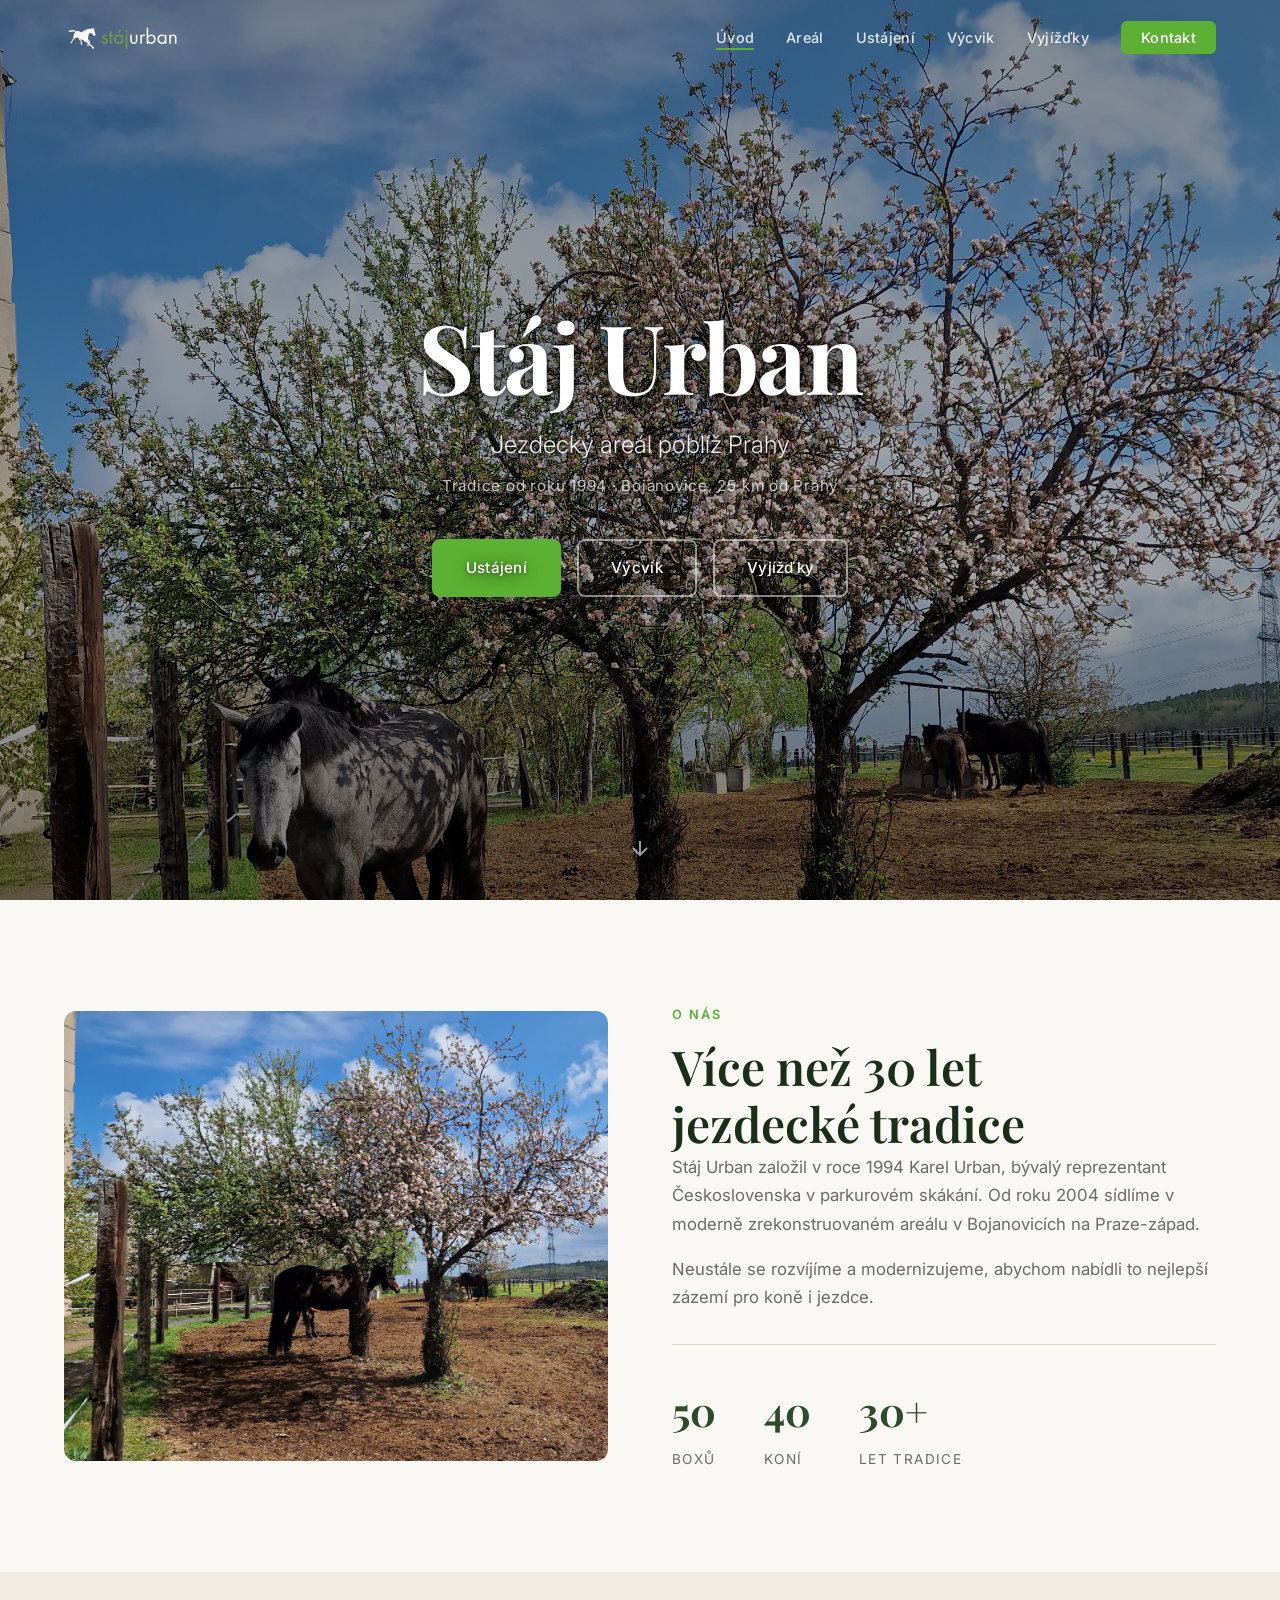
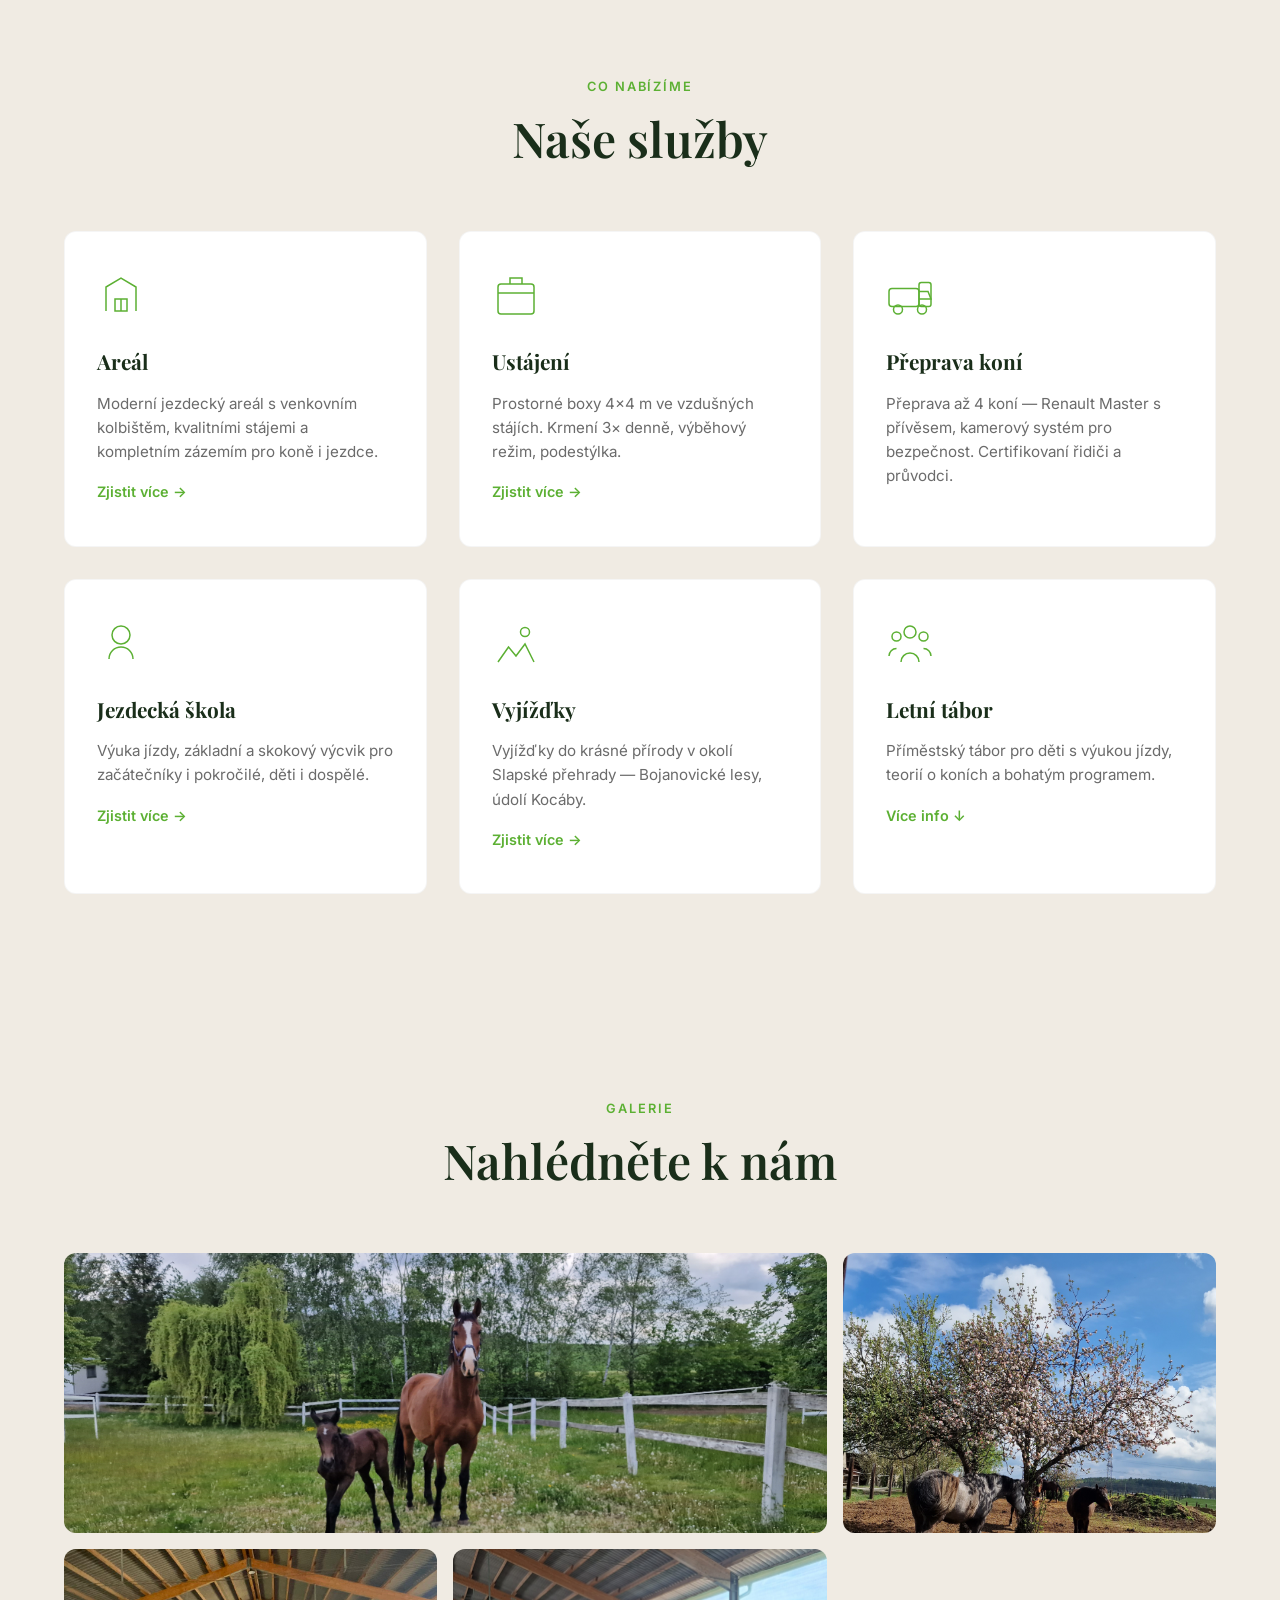
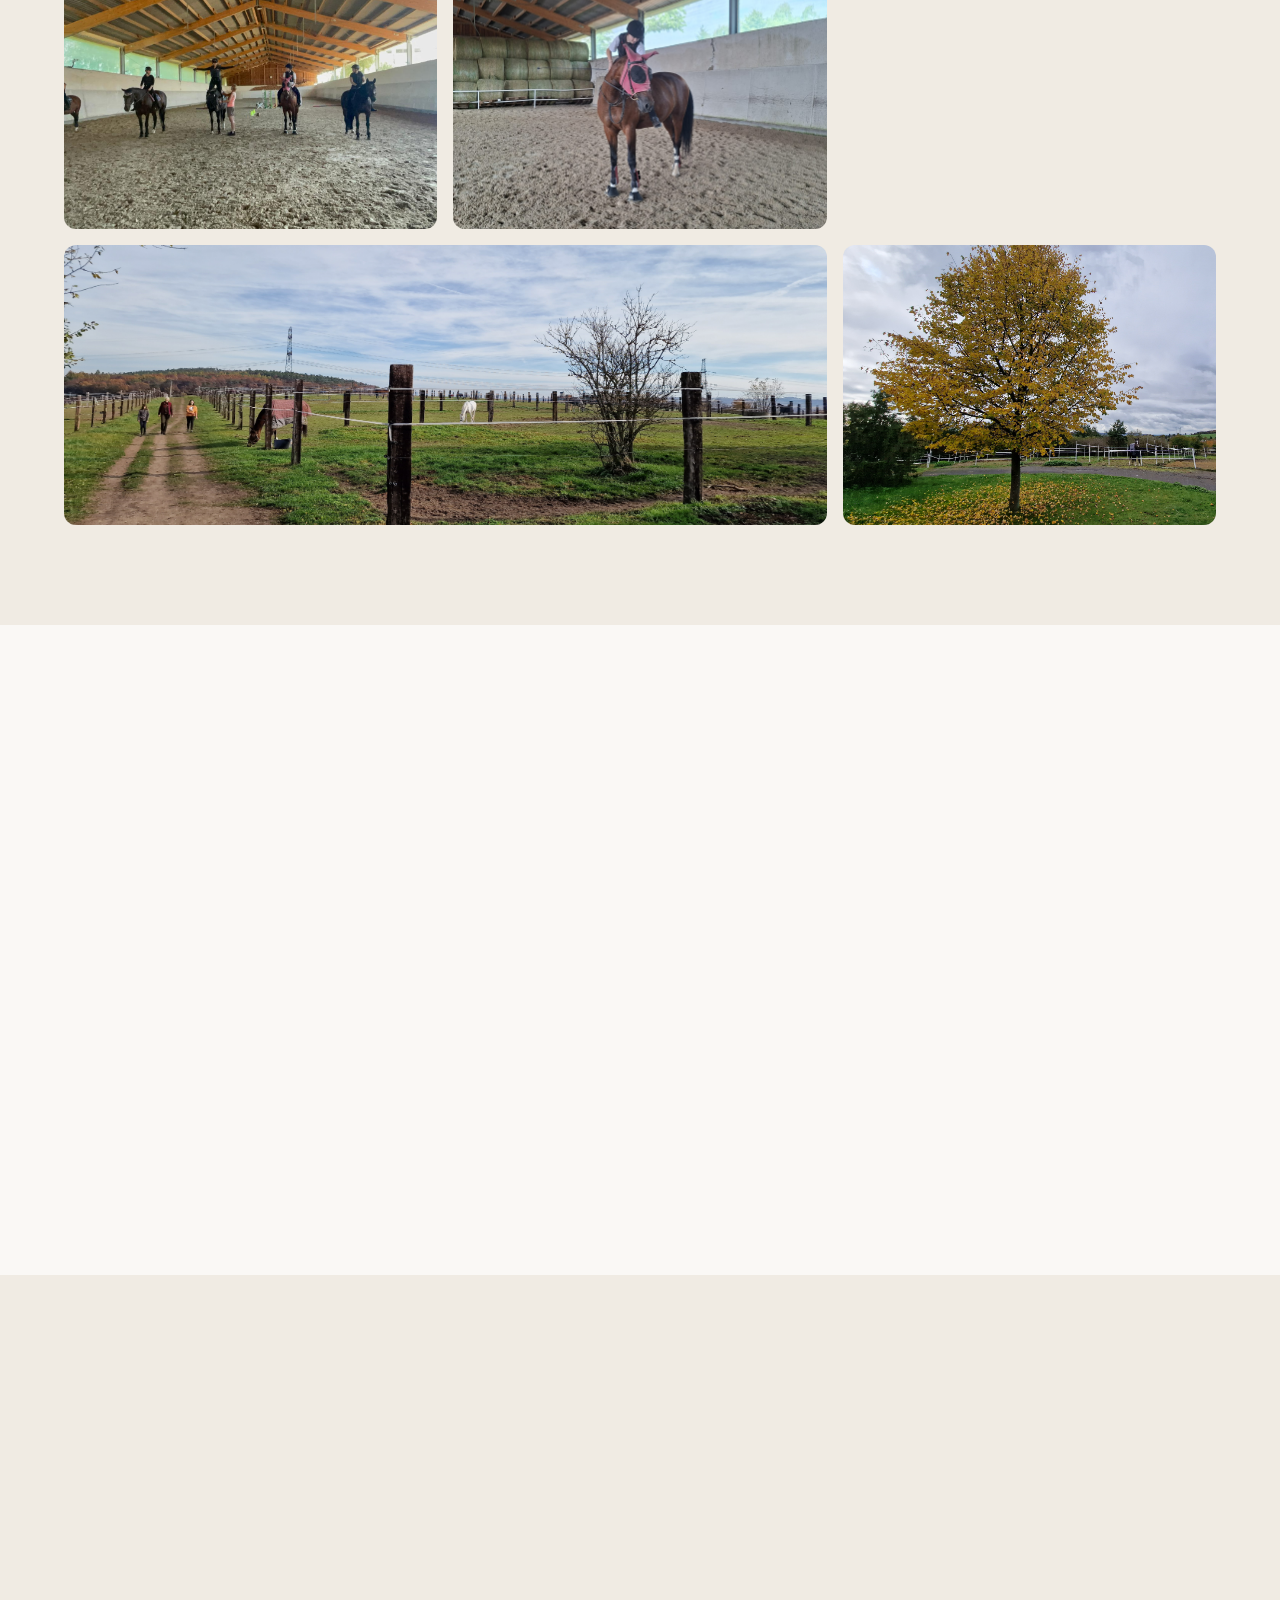
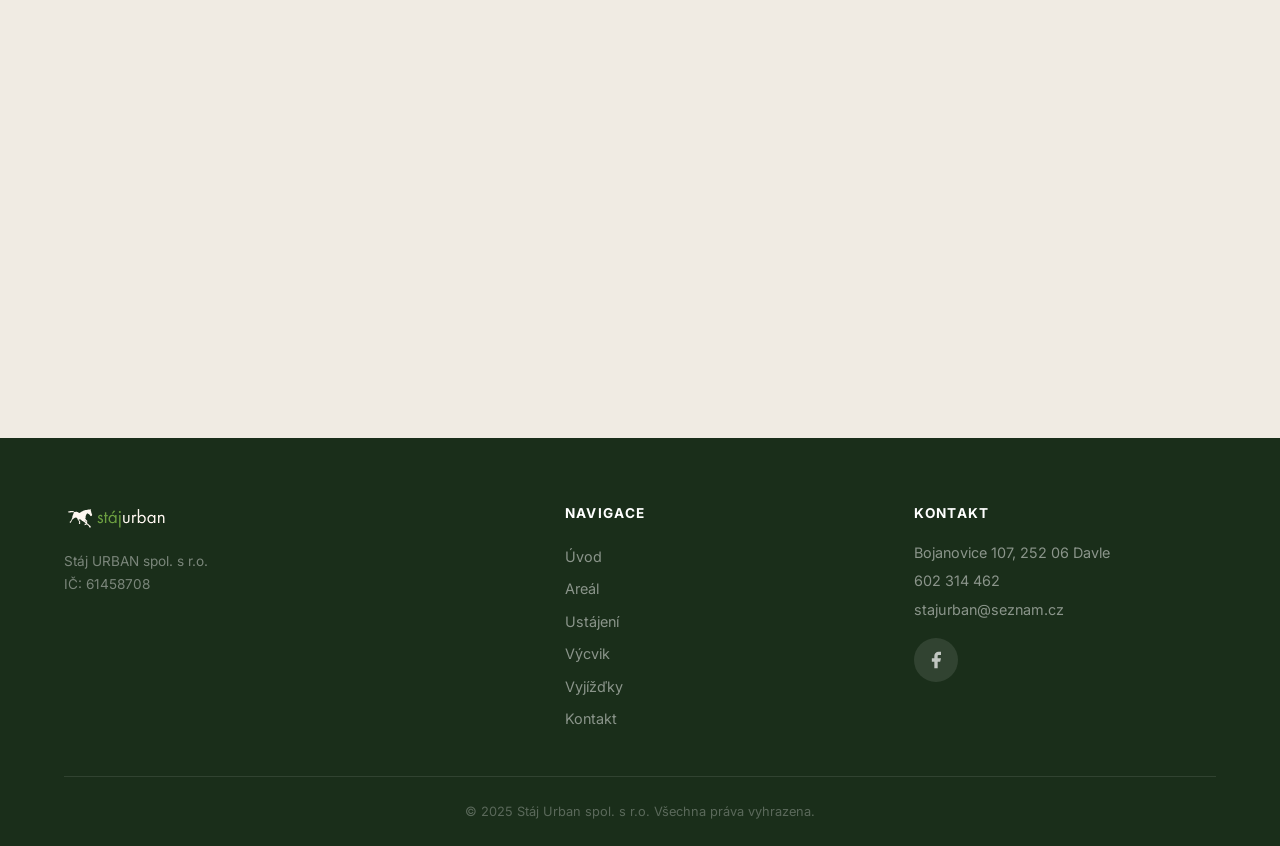
==== commit 61789b56: "feat: split skola/vyjizky pages, shared layout, photos and CTA boxes - Split combined skola page int" ====
--- a/index.html
+++ b/index.html
@@ -10,32 +10,14 @@
     <link href="https://fonts.googleapis.com/css2?family=Playfair+Display:wght@400;600;700&family=Inter:wght@300;400;500;600&display=swap" rel="stylesheet">
     <link rel="stylesheet" href="styles.css">
 </head>
-<body>
+<body data-page="index">
     <!-- Navigation -->
-    <nav class="navbar" id="navbar">
-        <div class="nav-container">
-            <a href="index.html" class="nav-logo">
-                <img src="images/logo-white.svg" alt="Stáj Urban" class="nav-logo-img nav-logo-white">
-                <img src="images/logo.svg" alt="Stáj Urban" class="nav-logo-img nav-logo-dark">
-            </a>
-            <button class="nav-toggle" id="navToggle" aria-label="Menu">
-                <span></span>
-                <span></span>
-                <span></span>
-            </button>
-            <ul class="nav-menu" id="navMenu">
-                <li><a href="areal.html" class="nav-link">Areál</a></li>
-                <li><a href="ustajeni.html" class="nav-link">Ustájení</a></li>
-                <li><a href="skola.html" class="nav-link">Škola a vyjížďky</a></li>
-                <li><a href="kontakt.html" class="nav-link nav-link--cta">Kontakt</a></li>
-            </ul>
-        </div>
-    </nav>
+    <nav class="navbar" id="navbar"></nav>
 
     <!-- Hero Section -->
     <section class="hero" id="hero">
         <div class="hero-bg">
-            <img src="images/hero-placeholder.svg" alt="Stáj Urban - jezdecký areál" class="hero-img">
+            <img src="images/20250419_111135.jpg" alt="Stáj Urban - jezdecký areál" class="hero-img">
         </div>
         <div class="hero-overlay"></div>
         <div class="hero-content">
@@ -44,7 +26,8 @@
             <p class="hero-desc">Tradice od roku 1994 &middot; Bojanovice, 25 km od Prahy</p>
             <div class="hero-actions">
                 <a href="ustajeni.html" class="btn btn-primary">Ustájení</a>
-                <a href="kontakt.html" class="btn btn-outline">Kontaktujte nás</a>
+                <a href="skola.html" class="btn btn-outline">Výcvik</a>
+                <a href="vyjizky.html" class="btn btn-outline">Vyjížďky</a>
             </div>
         </div>
         <a href="#o-nas" class="hero-scroll" aria-label="Scroll down">
@@ -59,7 +42,7 @@
         <div class="container">
             <div class="about-grid">
                 <div class="about-image">
-                    <img src="images/about-placeholder.svg" alt="O stáji Urban" loading="lazy">
+                    <img src="images/20250419_111200.jpg" alt="O stáji Urban" loading="lazy">
                 </div>
                 <div class="about-content">
                     <span class="section-label">O nás</span>
@@ -92,7 +75,7 @@
                 <span class="section-label">Co nabízíme</span>
                 <h2 class="section-title">Naše služby</h2>
             </div>
-            <div class="services-grid">
+            <div class="services-grid services-grid--3col">
                 <a href="areal.html" class="service-card service-card--link">
                     <div class="service-icon">
                         <svg viewBox="0 0 64 64" fill="none" stroke="currentColor" stroke-width="2">
@@ -117,6 +100,19 @@
                     <p>Prostorné boxy 4&times;4 m ve vzdušných stájích. Krmení 3&times; denně, výběhový režim, podestýlka.</p>
                     <span class="service-more">Zjistit více &rarr;</span>
                 </a>
+                <div class="service-card">
+                    <div class="service-icon">
+                        <svg viewBox="0 0 64 64" fill="none" stroke="currentColor" stroke-width="2">
+                            <rect x="4" y="22" width="40" height="24" rx="4"/>
+                            <rect x="44" y="14" width="16" height="32" rx="3"/>
+                            <circle cx="16" cy="50" r="6"/>
+                            <circle cx="48" cy="50" r="6"/>
+                            <path d="M44 26h12l4 10h-16"/>
+                        </svg>
+                    </div>
+                    <h3>Přeprava koní</h3>
+                    <p>Přeprava až 4 koní — Renault Master s přívěsem, kamerový systém pro bezpečnost. Certifikovaní řidiči a průvodci.</p>
+                </div>
                 <a href="skola.html" class="service-card service-card--link">
                     <div class="service-icon">
                         <svg viewBox="0 0 64 64" fill="none" stroke="currentColor" stroke-width="2">
@@ -124,9 +120,35 @@
                             <path d="M16 52c0-8.837 7.163-16 16-16s16 7.163 16 16"/>
                         </svg>
                     </div>
-                    <h3>Škola a vyjížďky</h3>
-                    <p>Jezdecká škola pro začátečníky i pokročilé. Vyjížďky do krásné přírody v okolí Slapské přehrady.</p>
-                    <span class="service-more">Zjistit více &rarr;</span>
+                    <h3>Jezdecká škola</h3>
+                    <p>Výuka jízdy, základní a skokový výcvik pro začátečníky i pokročilé, děti i dospělé.</p>
+                    <span class="service-more">Zjistit více &rarr;</span>
+                </a>
+                <a href="vyjizky.html" class="service-card service-card--link">
+                    <div class="service-icon">
+                        <svg viewBox="0 0 64 64" fill="none" stroke="currentColor" stroke-width="2">
+                            <path d="M8 56l14-20 10 12 12-16 12 24"/>
+                            <circle cx="44" cy="16" r="6"/>
+                        </svg>
+                    </div>
+                    <h3>Vyjížďky</h3>
+                    <p>Vyjížďky do krásné přírody v okolí Slapské přehrady — Bojanovické lesy, údolí Kocáby.</p>
+                    <span class="service-more">Zjistit více &rarr;</span>
+                </a>
+                <a href="#tabor" class="service-card service-card--link">
+                    <div class="service-icon">
+                        <svg viewBox="0 0 64 64" fill="none" stroke="currentColor" stroke-width="2">
+                            <circle cx="32" cy="16" r="8"/>
+                            <path d="M20 56c0-6.627 5.373-12 12-12s12 5.373 12 12"/>
+                            <circle cx="14" cy="22" r="6"/>
+                            <path d="M4 48c0-5.523 4.477-10 10-10"/>
+                            <circle cx="50" cy="22" r="6"/>
+                            <path d="M60 48c0-5.523-4.477-10-10-10"/>
+                        </svg>
+                    </div>
+                    <h3>Letní tábor</h3>
+                    <p>Příměstský tábor pro děti s výukou jízdy, teorií o koních a bohatým programem.</p>
+                    <span class="service-more">Více info &darr;</span>
                 </a>
             </div>
         </div>
@@ -141,22 +163,40 @@
             </div>
             <div class="gallery-grid">
                 <div class="gallery-item gallery-item--wide">
-                    <img src="images/gallery-1-placeholder.svg" alt="Kolbiště" loading="lazy">
-                </div>
-                <div class="gallery-item">
-                    <img src="images/gallery-2-placeholder.svg" alt="Koně ve výběhu" loading="lazy">
-                </div>
-                <div class="gallery-item">
-                    <img src="images/gallery-3-placeholder.svg" alt="Stáje" loading="lazy">
-                </div>
-                <div class="gallery-item">
-                    <img src="images/gallery-4-placeholder.svg" alt="Jezdecká škola" loading="lazy">
+                    <img src="images/20250515_093807.jpg" alt="Klisna s hříbětem na pastvě" loading="lazy">
+                </div>
+                <div class="gallery-item">
+                    <img src="images/20250419_111302.jpg" alt="Koně pod kvetoucími stromy" loading="lazy">
+                </div>
+                <div class="gallery-item">
+                    <img src="images/IMG-20250702-WA0042.jpg" alt="Jezdecká škola v kryté hale" loading="lazy">
+                </div>
+                <div class="gallery-item">
+                    <img src="images/IMG-20250704-WA0084.jpg" alt="Jezdkyně v kryté hale" loading="lazy">
                 </div>
                 <div class="gallery-item gallery-item--wide">
-                    <img src="images/gallery-5-placeholder.svg" alt="Krajina v okolí" loading="lazy">
-                </div>
-                <div class="gallery-item">
-                    <img src="images/gallery-6-placeholder.svg" alt="Vyjížďka do přírody" loading="lazy">
+                    <img src="images/20251101_122927.jpg" alt="Pastviny a krajina" loading="lazy">
+                </div>
+                <div class="gallery-item">
+                    <img src="images/20251015_112024.jpg" alt="Podzimní areál" loading="lazy">
+                </div>
+            </div>
+        </div>
+    </section>
+
+    <!-- Letní tábor -->
+    <section class="section section--about" id="tabor">
+        <div class="container">
+            <div class="about-grid about-grid--reverse">
+                <div class="about-image">
+                    <img src="images/IMG-20250722-WA0001.jpg" alt="Letní příměstský tábor" loading="lazy">
+                </div>
+                <div class="about-content">
+                    <span class="section-label">Pro děti</span>
+                    <h2 class="section-title">Letní příměstský<br>tábor</h2>
+                    <p>Každoročně pořádáme letní příměstský tábor pro děti s výukou jízdy na koni, teorií o koních, praktickými dovednostmi a bohatým doprovodným programem — soutěže, výlety a spousta zábavy.</p>
+                    <p>Podrobnosti a termíny se dozvíte u Hanky Kopečné.</p>
+                    <a href="kontakt.html" class="btn btn-primary">Mám zájem</a>
                 </div>
             </div>
         </div>
@@ -168,46 +208,33 @@
             <div class="cta-box">
                 <h2 class="section-title">Máte zájem?</h2>
                 <p>Neváhejte nás kontaktovat — rádi vám odpovíme na všechny dotazy ohledně ustájení, jezdecké školy nebo vyjížděk.</p>
+                <div class="cta-contacts">
+                    <div class="cta-contact">
+                        <div class="cta-avatar">
+                            <img src="images/karel-urban.jpg" alt="Karel Urban">
+                        </div>
+                        <strong>Karel Urban</strong>
+                        <span class="cta-contact-role">Ustájení &amp; přeprava</span>
+                        <a href="tel:+420602314462" class="cta-contact-phone">602 314 462</a>
+                    </div>
+                    <div class="cta-contact">
+                        <div class="cta-avatar">
+                            <img src="images/hana-kopecna.jpg" alt="Hana Kopečná">
+                        </div>
+                        <strong>Ing. Hana Kopečná</strong>
+                        <span class="cta-contact-role">Výcvik &amp; vyjížďky</span>
+                        <a href="tel:+420725026401" class="cta-contact-phone">725 026 401</a>
+                    </div>
+                </div>
                 <a href="kontakt.html" class="btn btn-primary btn-large">Kontaktujte nás</a>
             </div>
         </div>
     </section>
 
     <!-- Footer -->
-    <footer class="footer">
-        <div class="container">
-            <div class="footer-content">
-                <div class="footer-brand">
-                    <img src="images/logo-white.svg" alt="Stáj Urban" class="footer-logo">
-                    <p>Stáj URBAN spol. s r.o.<br>IČ: 61458708</p>
-                </div>
-                <div class="footer-nav">
-                    <h4>Navigace</h4>
-                    <a href="areal.html">Areál</a>
-                    <a href="ustajeni.html">Ustájení</a>
-                    <a href="skola.html">Škola a vyjížďky</a>
-                    <a href="kontakt.html">Kontakt</a>
-                </div>
-                <div class="footer-contact">
-                    <h4>Kontakt</h4>
-                    <p>Bojanovice 107, 252 06 Davle</p>
-                    <p><a href="tel:+420602314462">602 314 462</a></p>
-                    <p><a href="mailto:stajurban@seznam.cz">stajurban@seznam.cz</a></p>
-                    <div class="footer-social">
-                        <a href="https://www.facebook.com/profile.php?id=100057574234572" target="_blank" rel="noopener" aria-label="Facebook" class="social-link">
-                            <svg width="20" height="20" viewBox="0 0 24 24" fill="currentColor">
-                                <path d="M18 2h-3a5 5 0 00-5 5v3H7v4h3v8h4v-8h3l1-4h-4V7a1 1 0 011-1h3z"/>
-                            </svg>
-                        </a>
-                    </div>
-                </div>
-            </div>
-            <div class="footer-bottom">
-                <p>&copy; 2024 Stáj Urban spol. s r.o. Všechna práva vyhrazena.</p>
-            </div>
-        </div>
-    </footer>
-
+    <footer class="footer" id="footer"></footer>
+
+    <script src="shared-layout.js"></script>
     <script src="script.js"></script>
 </body>
 </html>
--- a/styles.css
+++ b/styles.css
@@ -241,9 +241,10 @@
     inset: 0;
     background: linear-gradient(
         180deg,
-        rgba(0, 0, 0, 0.3) 0%,
-        rgba(0, 0, 0, 0.1) 40%,
-        rgba(0, 0, 0, 0.4) 100%
+        rgba(0, 0, 0, 0.4) 0%,
+        rgba(0, 0, 0, 0.35) 35%,
+        rgba(0, 0, 0, 0.3) 60%,
+        rgba(0, 0, 0, 0.5) 100%
     );
 }
 
@@ -253,6 +254,7 @@
     text-align: center;
     color: var(--color-white);
     padding: 0 24px;
+    text-shadow: 0 2px 16px rgba(0, 0, 0, 0.6), 0 1px 4px rgba(0, 0, 0, 0.4);
 }
 
 .hero-title {
@@ -326,6 +328,19 @@
     opacity: 0.8;
     max-width: 500px;
     margin: 0 auto;
+}
+
+/* --- Aerial plan image --- */
+.areal-plan {
+    border-radius: 12px;
+    overflow: hidden;
+    box-shadow: 0 10px 40px rgba(0, 0, 0, 0.1);
+}
+
+.areal-plan-img {
+    width: 100%;
+    height: auto;
+    display: block;
 }
 
 /* --- Buttons --- */
@@ -463,7 +478,7 @@
 
 .services-grid {
     display: grid;
-    grid-template-columns: repeat(3, 1fr);
+    grid-template-columns: repeat(auto-fit, minmax(260px, 1fr));
     gap: 32px;
 }
 
@@ -1142,6 +1157,304 @@
     }
 }
 
+/* --- Pricing Tables (shared) --- */
+.pricing-tables {
+    display: grid;
+    grid-template-columns: 1fr 1fr;
+    gap: 32px;
+    max-width: 900px;
+    margin: 0 auto 32px;
+}
+
+.pricing-table {
+    background: var(--color-white);
+    border-radius: 12px;
+    padding: 32px;
+    box-shadow: 0 4px 20px rgba(0, 0, 0, 0.06);
+}
+
+.pricing-table-title {
+    font-family: 'Playfair Display', serif;
+    font-size: 1.3rem;
+    color: var(--color-primary);
+    margin-bottom: 20px;
+    padding-bottom: 12px;
+    border-bottom: 2px solid var(--color-accent);
+}
+
+.pricing-list {
+    list-style: none;
+    padding: 0;
+    margin: 0;
+}
+
+.pricing-list li {
+    display: flex;
+    justify-content: space-between;
+    align-items: baseline;
+    padding: 10px 0;
+    border-bottom: 1px solid var(--color-bg-alt);
+    gap: 12px;
+}
+
+.pricing-list li:last-child {
+    border-bottom: none;
+}
+
+.pricing-list li span:first-child {
+    font-size: 0.95rem;
+    color: var(--color-text);
+}
+
+.pricing-value {
+    font-weight: 600;
+    color: var(--color-primary);
+    white-space: nowrap;
+    font-size: 0.95rem;
+}
+
+.pricing-notes {
+    max-width: 700px;
+    margin: 0 auto;
+    text-align: center;
+    color: var(--color-text-light);
+    font-size: 0.9rem;
+}
+
+.pricing-note-small {
+    font-size: 0.85rem;
+    opacity: 0.7;
+    margin-top: 8px;
+}
+
+/* --- Horses/Ponies (shared) --- */
+.section--horses {
+    background: var(--color-bg);
+    padding: var(--section-padding) 0;
+}
+
+.horses-subtitle {
+    font-family: 'Playfair Display', serif;
+    font-size: 1.4rem;
+    color: var(--color-primary);
+    margin-bottom: 24px;
+    margin-top: 16px;
+}
+
+.horses-subtitle:not(:first-of-type) {
+    margin-top: 48px;
+}
+
+.horses-grid {
+    display: grid;
+    grid-template-columns: repeat(auto-fill, minmax(260px, 1fr));
+    gap: 20px;
+}
+
+.horse-card {
+    background: var(--color-white);
+    border-radius: 12px;
+    padding: 24px;
+    box-shadow: 0 2px 12px rgba(0, 0, 0, 0.04);
+    transition: transform var(--transition), box-shadow var(--transition);
+}
+
+.horse-card:hover {
+    transform: translateY(-2px);
+    box-shadow: 0 8px 24px rgba(0, 0, 0, 0.08);
+}
+
+.horse-card h4 {
+    font-family: 'Playfair Display', serif;
+    font-size: 1.15rem;
+    color: var(--color-primary);
+    margin-bottom: 8px;
+}
+
+.horse-card p {
+    font-size: 0.9rem;
+    color: var(--color-text-light);
+    line-height: 1.6;
+    margin: 0;
+}
+
+/* --- Trainer Box --- */
+.trainer-box {
+    max-width: 700px;
+    margin: 0 auto;
+    text-align: center;
+    background: var(--color-white);
+    border-radius: 16px;
+    padding: 48px 40px;
+    box-shadow: 0 10px 40px rgba(0, 0, 0, 0.06);
+}
+
+.trainer-box h3 {
+    font-family: 'Playfair Display', serif;
+    font-size: 1.5rem;
+    color: var(--color-primary);
+    margin-bottom: 4px;
+}
+
+.trainer-role {
+    color: var(--color-accent);
+    font-weight: 500;
+    font-size: 0.9rem;
+    text-transform: uppercase;
+    letter-spacing: 0.08em;
+    margin-bottom: 16px;
+}
+
+.trainer-box p {
+    color: var(--color-text-light);
+    font-size: 1rem;
+    line-height: 1.7;
+    margin-bottom: 12px;
+}
+
+.trainer-contact-line {
+    margin-top: 24px;
+    display: flex;
+    gap: 12px;
+    justify-content: center;
+    flex-wrap: wrap;
+}
+
+.btn-small {
+    padding: 8px 20px;
+    font-size: 0.85rem;
+}
+
+.section .btn-outline,
+.page-header .btn-outline,
+.trainer-box .btn-outline {
+    border: 1.5px solid var(--color-primary);
+    color: var(--color-primary);
+    background: transparent;
+}
+
+.section .btn-outline:hover,
+.page-header .btn-outline:hover,
+.trainer-box .btn-outline:hover {
+    background: var(--color-primary);
+    color: var(--color-white);
+}
+
+/* --- 3-col services grid variant --- */
+.services-grid--3col {
+    grid-template-columns: repeat(3, 1fr);
+}
+
+/* --- 2-col services grid variant --- */
+.services-grid--2col {
+    grid-template-columns: repeat(2, 1fr);
+}
+
+/* --- CTA buttons row --- */
+.cta-buttons {
+    display: flex;
+    gap: 16px;
+    justify-content: center;
+    flex-wrap: wrap;
+}
+
+/* Responsive additions */
+@media (max-width: 768px) {
+    .pricing-tables {
+        grid-template-columns: 1fr;
+    }
+
+    .services-grid--3col {
+        grid-template-columns: 1fr;
+    }
+
+    .services-grid--2col {
+        grid-template-columns: 1fr;
+    }
+
+    .trainer-box {
+        padding: 32px 20px;
+    }
+
+    .trainer-contact-line {
+        flex-direction: column;
+        align-items: center;
+    }
+}
+
+/* --- CTA Contact Profiles --- */
+.cta-contacts {
+    display: flex;
+    gap: 40px;
+    justify-content: center;
+    margin-bottom: 32px;
+    flex-wrap: wrap;
+}
+
+.cta-contact {
+    display: flex;
+    flex-direction: column;
+    align-items: center;
+    gap: 4px;
+}
+
+.cta-avatar {
+    width: 72px;
+    height: 72px;
+    min-width: 72px;
+    min-height: 72px;
+    max-width: 72px;
+    max-height: 72px;
+    border-radius: 50%;
+    background: var(--color-bg-alt);
+    color: var(--color-text-light);
+    display: flex;
+    align-items: center;
+    justify-content: center;
+    margin-bottom: 8px;
+    overflow: hidden;
+}
+
+.cta-avatar img {
+    width: 72px;
+    height: 72px;
+    object-fit: cover;
+}
+
+.cta-avatar svg {
+    width: 40px;
+    height: 40px;
+    min-width: 40px;
+    min-height: 40px;
+    max-width: 40px;
+    max-height: 40px;
+    flex-shrink: 0;
+}
+
+.cta-contact strong {
+    font-family: var(--font-heading);
+    font-size: 1.1rem;
+    color: var(--color-primary-dark);
+}
+
+.cta-contact-role {
+    font-size: 0.8rem;
+    color: var(--color-text-light);
+    text-transform: uppercase;
+    letter-spacing: 0.08em;
+}
+
+.cta-contact-phone {
+    font-size: 1rem;
+    font-weight: 600;
+    color: var(--color-accent) !important;
+    margin-top: 4px;
+}
+
+.cta-contact-phone:hover {
+    color: var(--color-accent-dark) !important;
+}
+
 /* --- Animations (fade in on scroll) --- */
 .fade-in {
     opacity: 0;
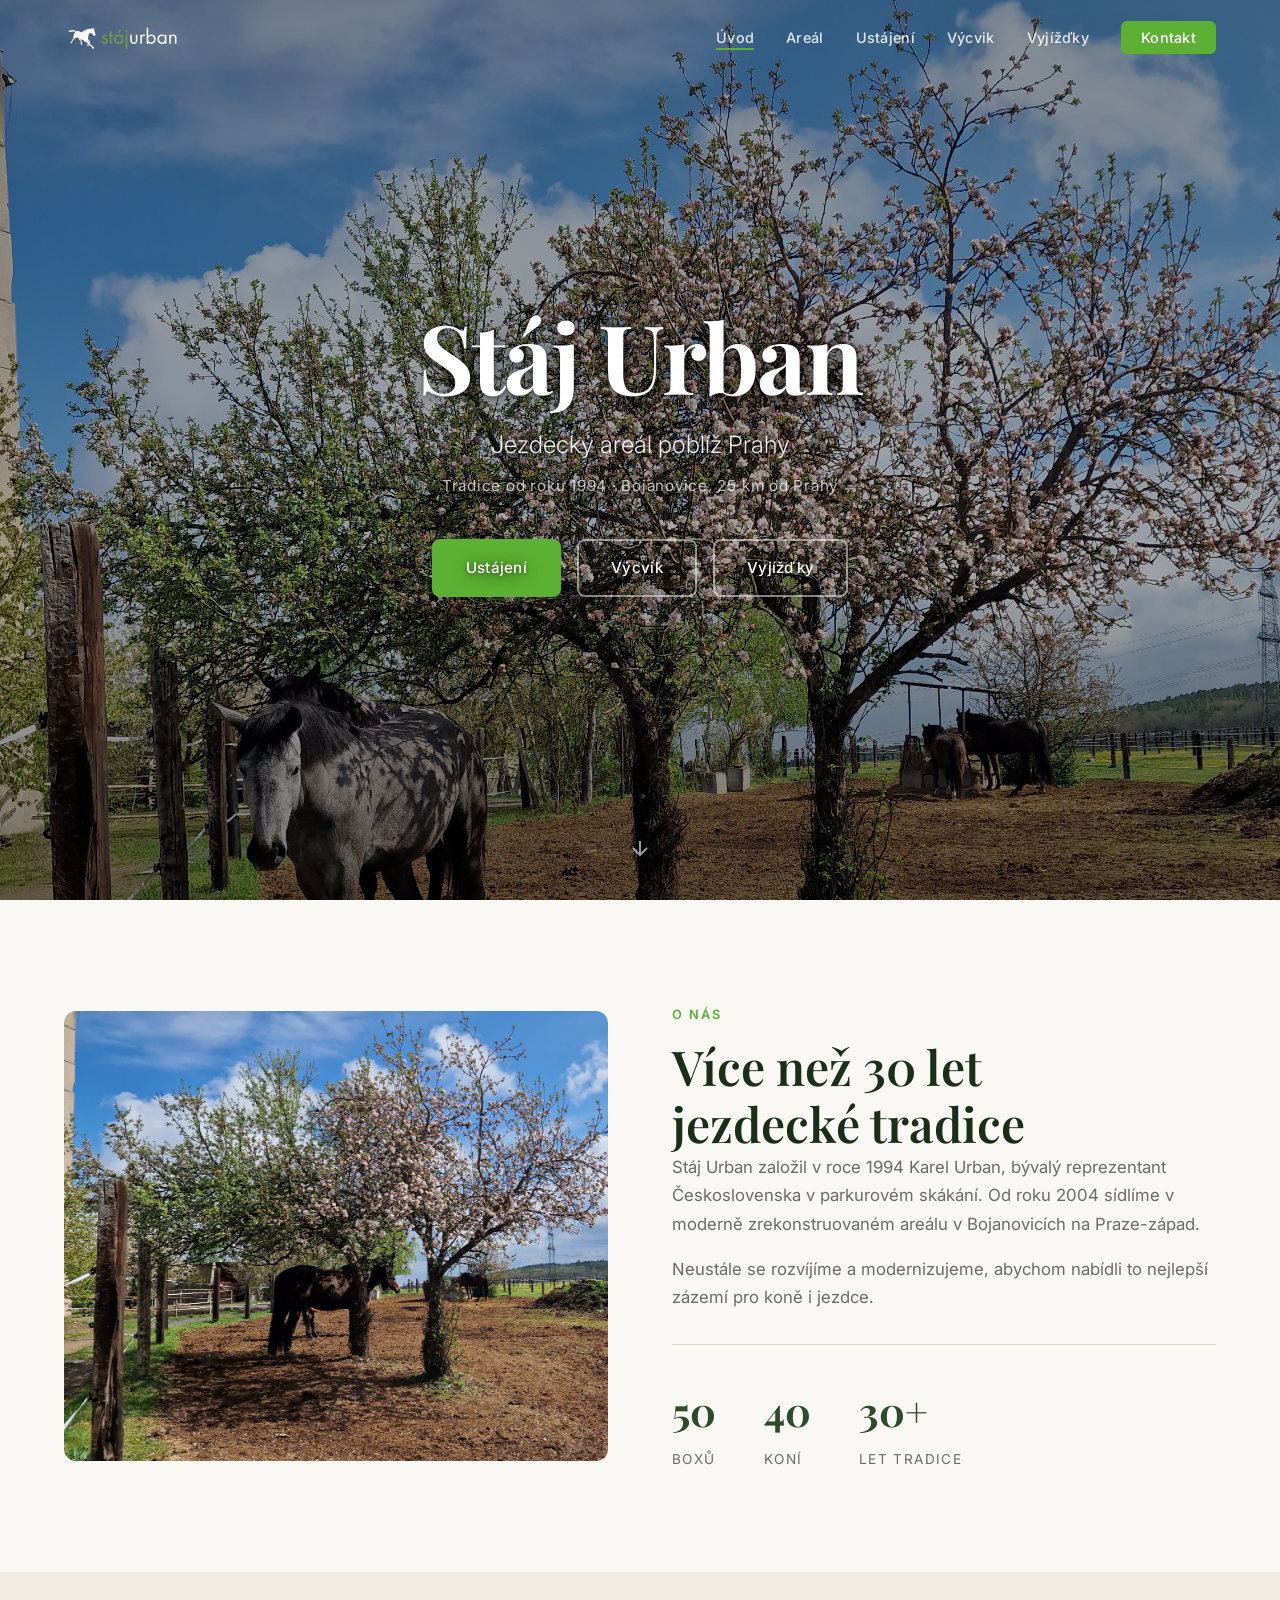
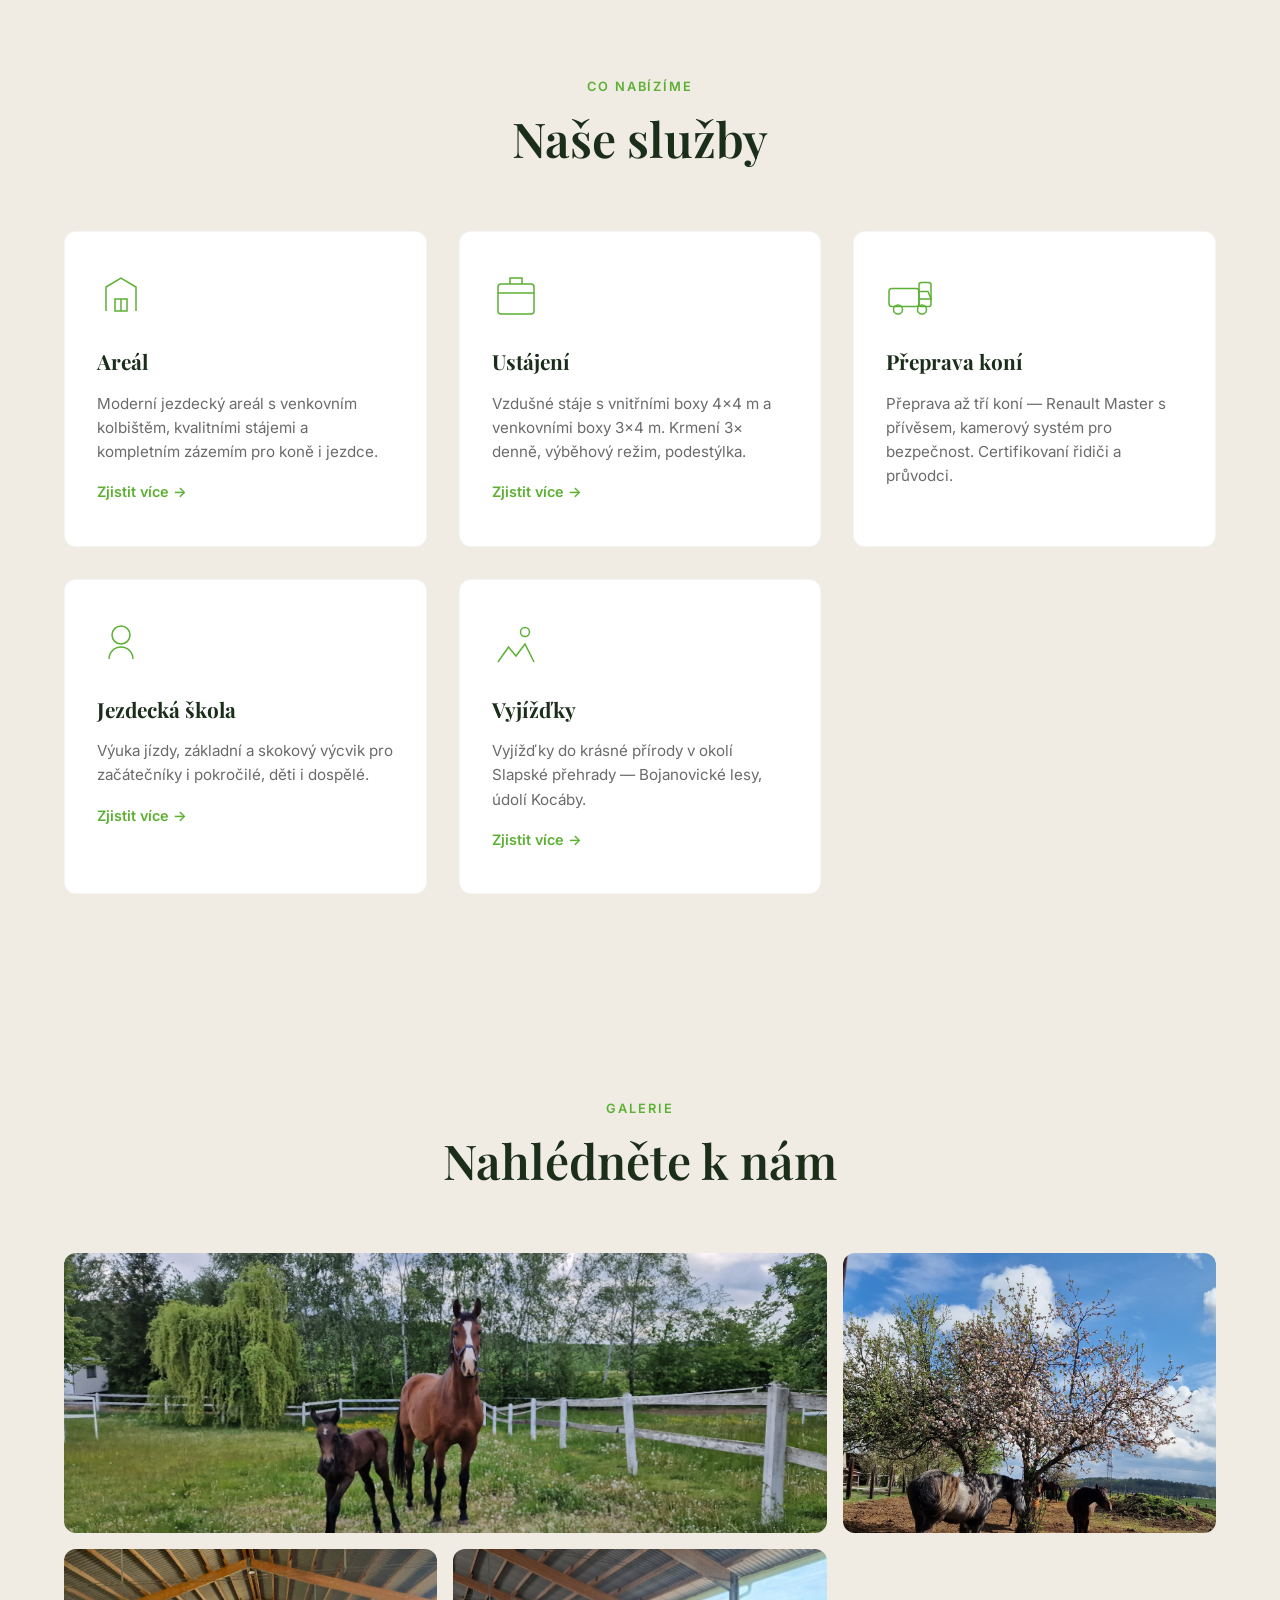
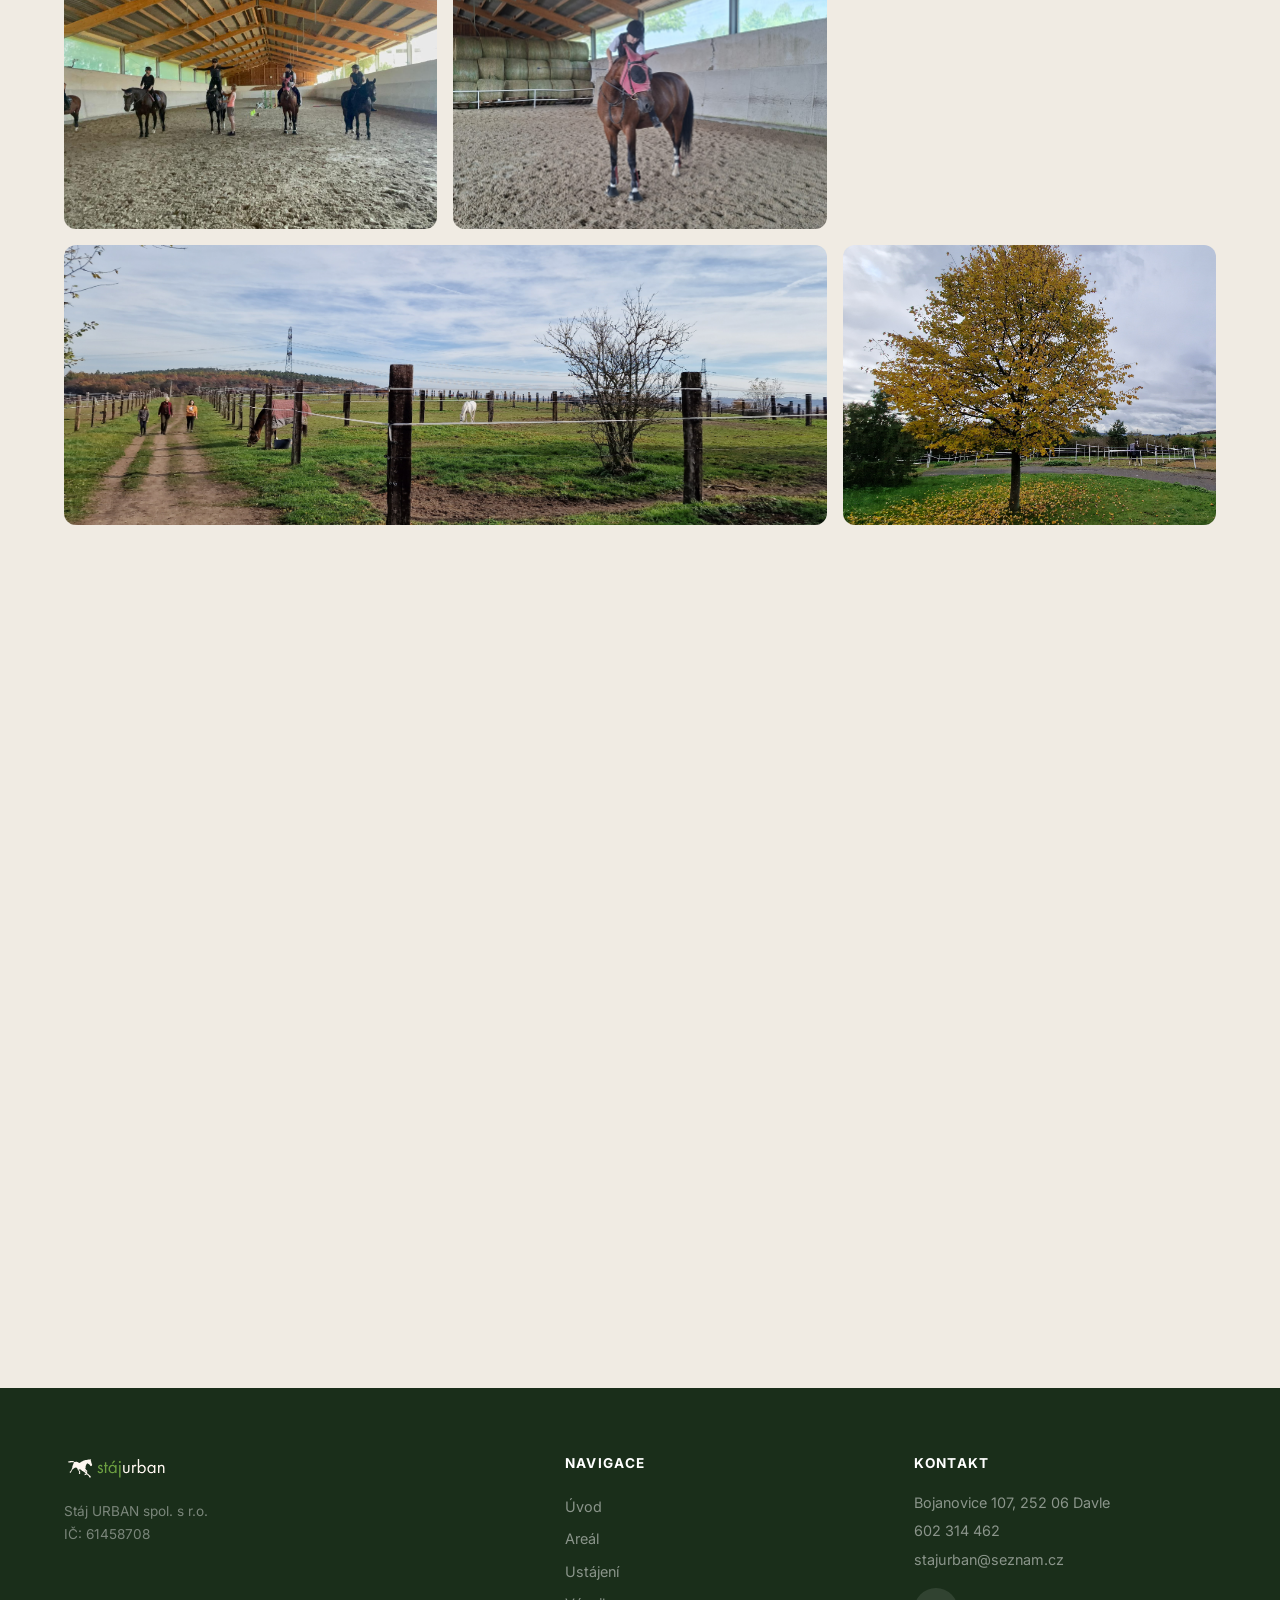
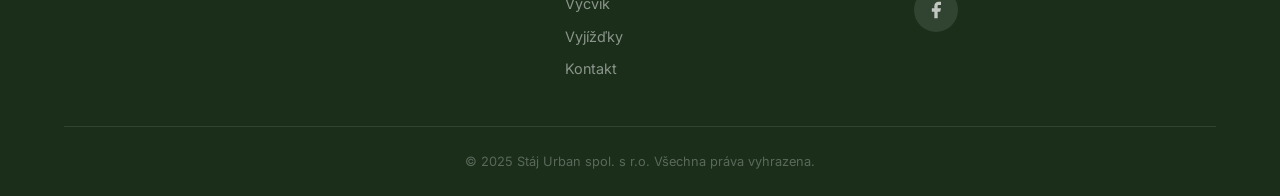
==== commit 0290fe18: "Update website content" ====
--- a/index.html
+++ b/index.html
@@ -97,7 +97,7 @@
                         </svg>
                     </div>
                     <h3>Ustájení</h3>
-                    <p>Prostorné boxy 4&times;4 m ve vzdušných stájích. Krmení 3&times; denně, výběhový režim, podestýlka.</p>
+                    <p>Vzdušné stáje s vnitřními boxy 4&times;4 m a venkovními boxy 3&times;4 m. Krmení 3&times; denně, výběhový režim, podestýlka.</p>
                     <span class="service-more">Zjistit více &rarr;</span>
                 </a>
                 <div class="service-card">
@@ -111,7 +111,7 @@
                         </svg>
                     </div>
                     <h3>Přeprava koní</h3>
-                    <p>Přeprava až 4 koní — Renault Master s přívěsem, kamerový systém pro bezpečnost. Certifikovaní řidiči a průvodci.</p>
+                    <p>Přeprava až tří koní — Renault Master s přívěsem, kamerový systém pro bezpečnost. Certifikovaní řidiči a průvodci.</p>
                 </div>
                 <a href="skola.html" class="service-card service-card--link">
                     <div class="service-icon">
@@ -134,21 +134,6 @@
                     <h3>Vyjížďky</h3>
                     <p>Vyjížďky do krásné přírody v okolí Slapské přehrady — Bojanovické lesy, údolí Kocáby.</p>
                     <span class="service-more">Zjistit více &rarr;</span>
-                </a>
-                <a href="#tabor" class="service-card service-card--link">
-                    <div class="service-icon">
-                        <svg viewBox="0 0 64 64" fill="none" stroke="currentColor" stroke-width="2">
-                            <circle cx="32" cy="16" r="8"/>
-                            <path d="M20 56c0-6.627 5.373-12 12-12s12 5.373 12 12"/>
-                            <circle cx="14" cy="22" r="6"/>
-                            <path d="M4 48c0-5.523 4.477-10 10-10"/>
-                            <circle cx="50" cy="22" r="6"/>
-                            <path d="M60 48c0-5.523-4.477-10-10-10"/>
-                        </svg>
-                    </div>
-                    <h3>Letní tábor</h3>
-                    <p>Příměstský tábor pro děti s výukou jízdy, teorií o koních a bohatým programem.</p>
-                    <span class="service-more">Více info &darr;</span>
                 </a>
             </div>
         </div>
@@ -163,40 +148,22 @@
             </div>
             <div class="gallery-grid">
                 <div class="gallery-item gallery-item--wide">
-                    <img src="images/20250515_093807.jpg" alt="Klisna s hříbětem na pastvě" loading="lazy">
+                    <img src="images/hribeci-vybeh-2.jpg" alt="Klisna s hříbětem na pastvě" loading="lazy">
                 </div>
                 <div class="gallery-item">
                     <img src="images/20250419_111302.jpg" alt="Koně pod kvetoucími stromy" loading="lazy">
                 </div>
                 <div class="gallery-item">
-                    <img src="images/IMG-20250702-WA0042.jpg" alt="Jezdecká škola v kryté hale" loading="lazy">
-                </div>
-                <div class="gallery-item">
-                    <img src="images/IMG-20250704-WA0084.jpg" alt="Jezdkyně v kryté hale" loading="lazy">
+                    <img src="images/nova-hala-vyuka-jizdy-na-koni-skola.jpg" alt="Jezdecká škola v kryté hale" loading="lazy">
+                </div>
+                <div class="gallery-item">
+                    <img src="images/nova-hala-vyuka-jizdy-na-koni-skola-vycvik.jpg" alt="Jezdkyně v kryté hale" loading="lazy">
                 </div>
                 <div class="gallery-item gallery-item--wide">
-                    <img src="images/20251101_122927.jpg" alt="Pastviny a krajina" loading="lazy">
-                </div>
-                <div class="gallery-item">
-                    <img src="images/20251015_112024.jpg" alt="Podzimní areál" loading="lazy">
-                </div>
-            </div>
-        </div>
-    </section>
-
-    <!-- Letní tábor -->
-    <section class="section section--about" id="tabor">
-        <div class="container">
-            <div class="about-grid about-grid--reverse">
-                <div class="about-image">
-                    <img src="images/IMG-20250722-WA0001.jpg" alt="Letní příměstský tábor" loading="lazy">
-                </div>
-                <div class="about-content">
-                    <span class="section-label">Pro děti</span>
-                    <h2 class="section-title">Letní příměstský<br>tábor</h2>
-                    <p>Každoročně pořádáme letní příměstský tábor pro děti s výukou jízdy na koni, teorií o koních, praktickými dovednostmi a bohatým doprovodným programem — soutěže, výlety a spousta zábavy.</p>
-                    <p>Podrobnosti a termíny se dozvíte u Hanky Kopečné.</p>
-                    <a href="kontakt.html" class="btn btn-primary">Mám zájem</a>
+                    <img src="images/letni-vybehy-z-dalky.jpg" alt="Pastviny a krajina" loading="lazy">
+                </div>
+                <div class="gallery-item">
+                    <img src="images/zimni-vybehy-2.jpg" alt="Podzimní areál" loading="lazy">
                 </div>
             </div>
         </div>
@@ -237,4 +204,4 @@
     <script src="shared-layout.js"></script>
     <script src="script.js"></script>
 </body>
-</html>+</html>
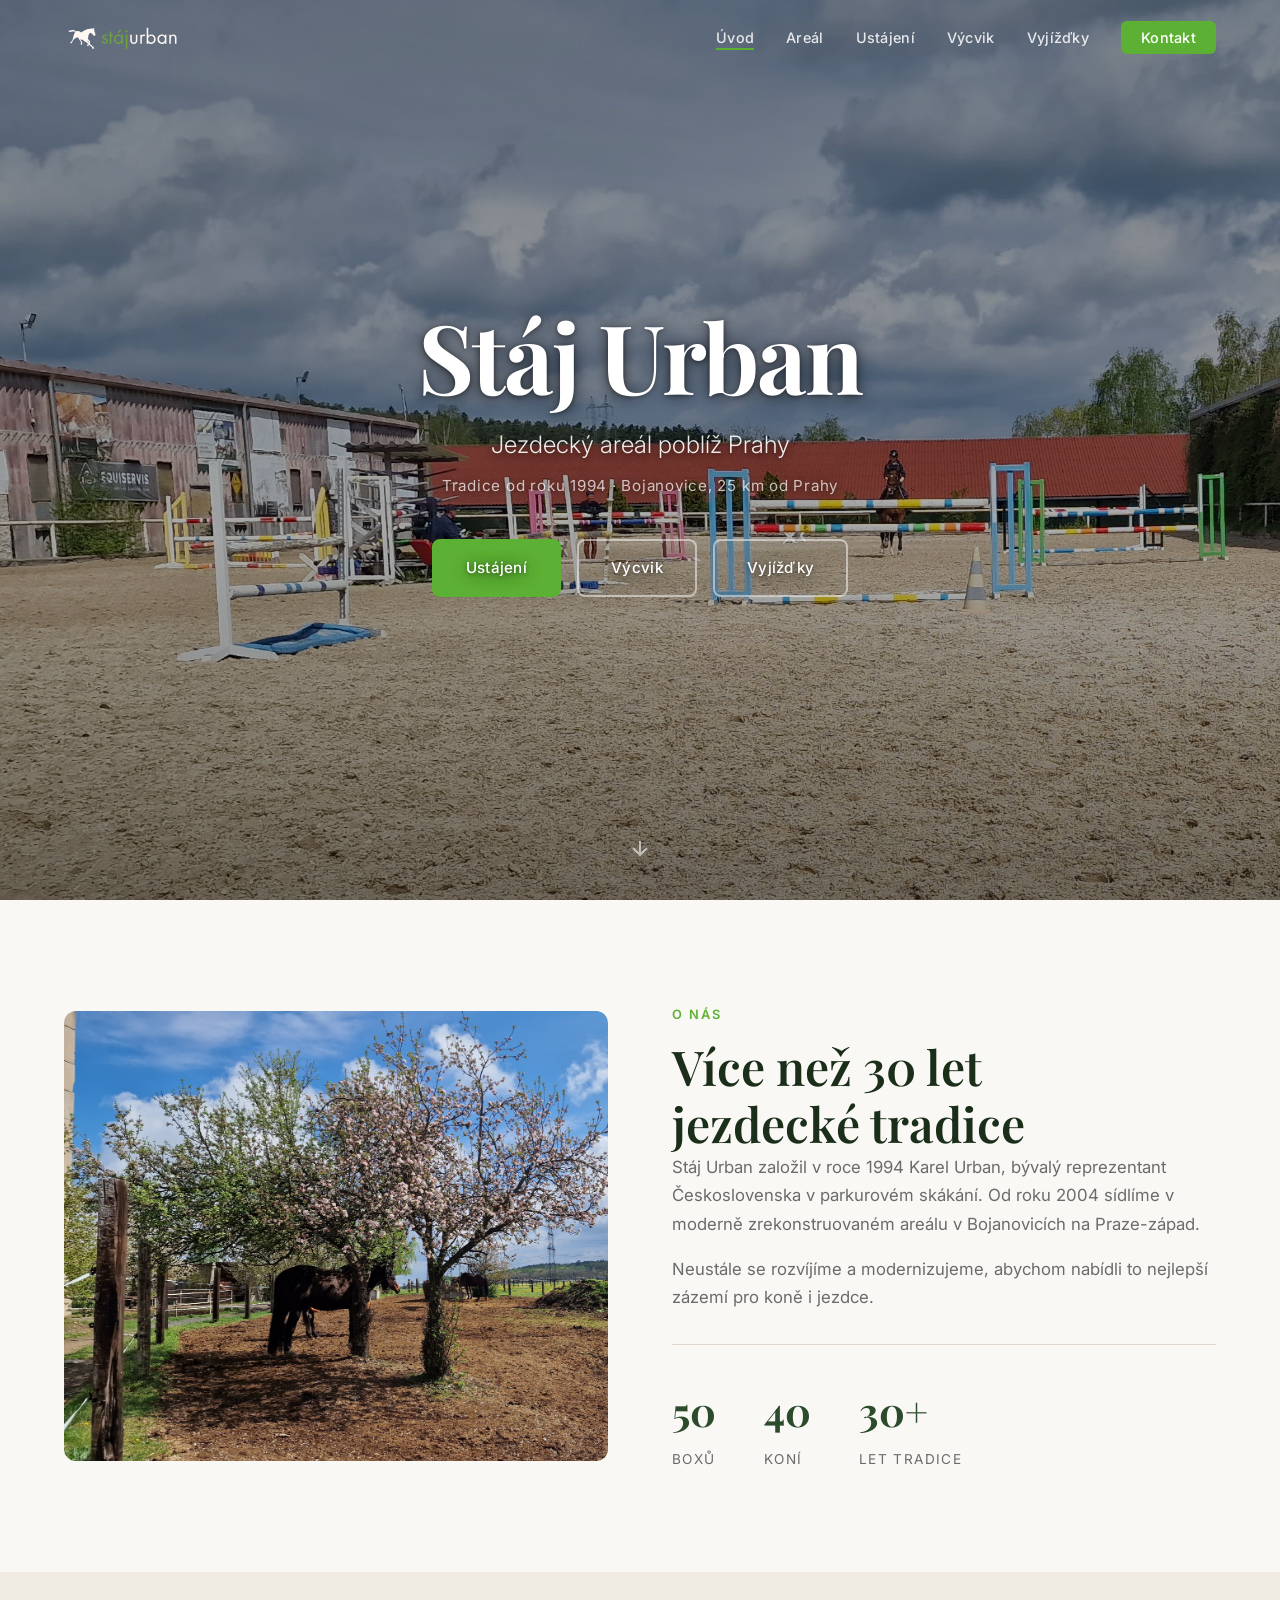
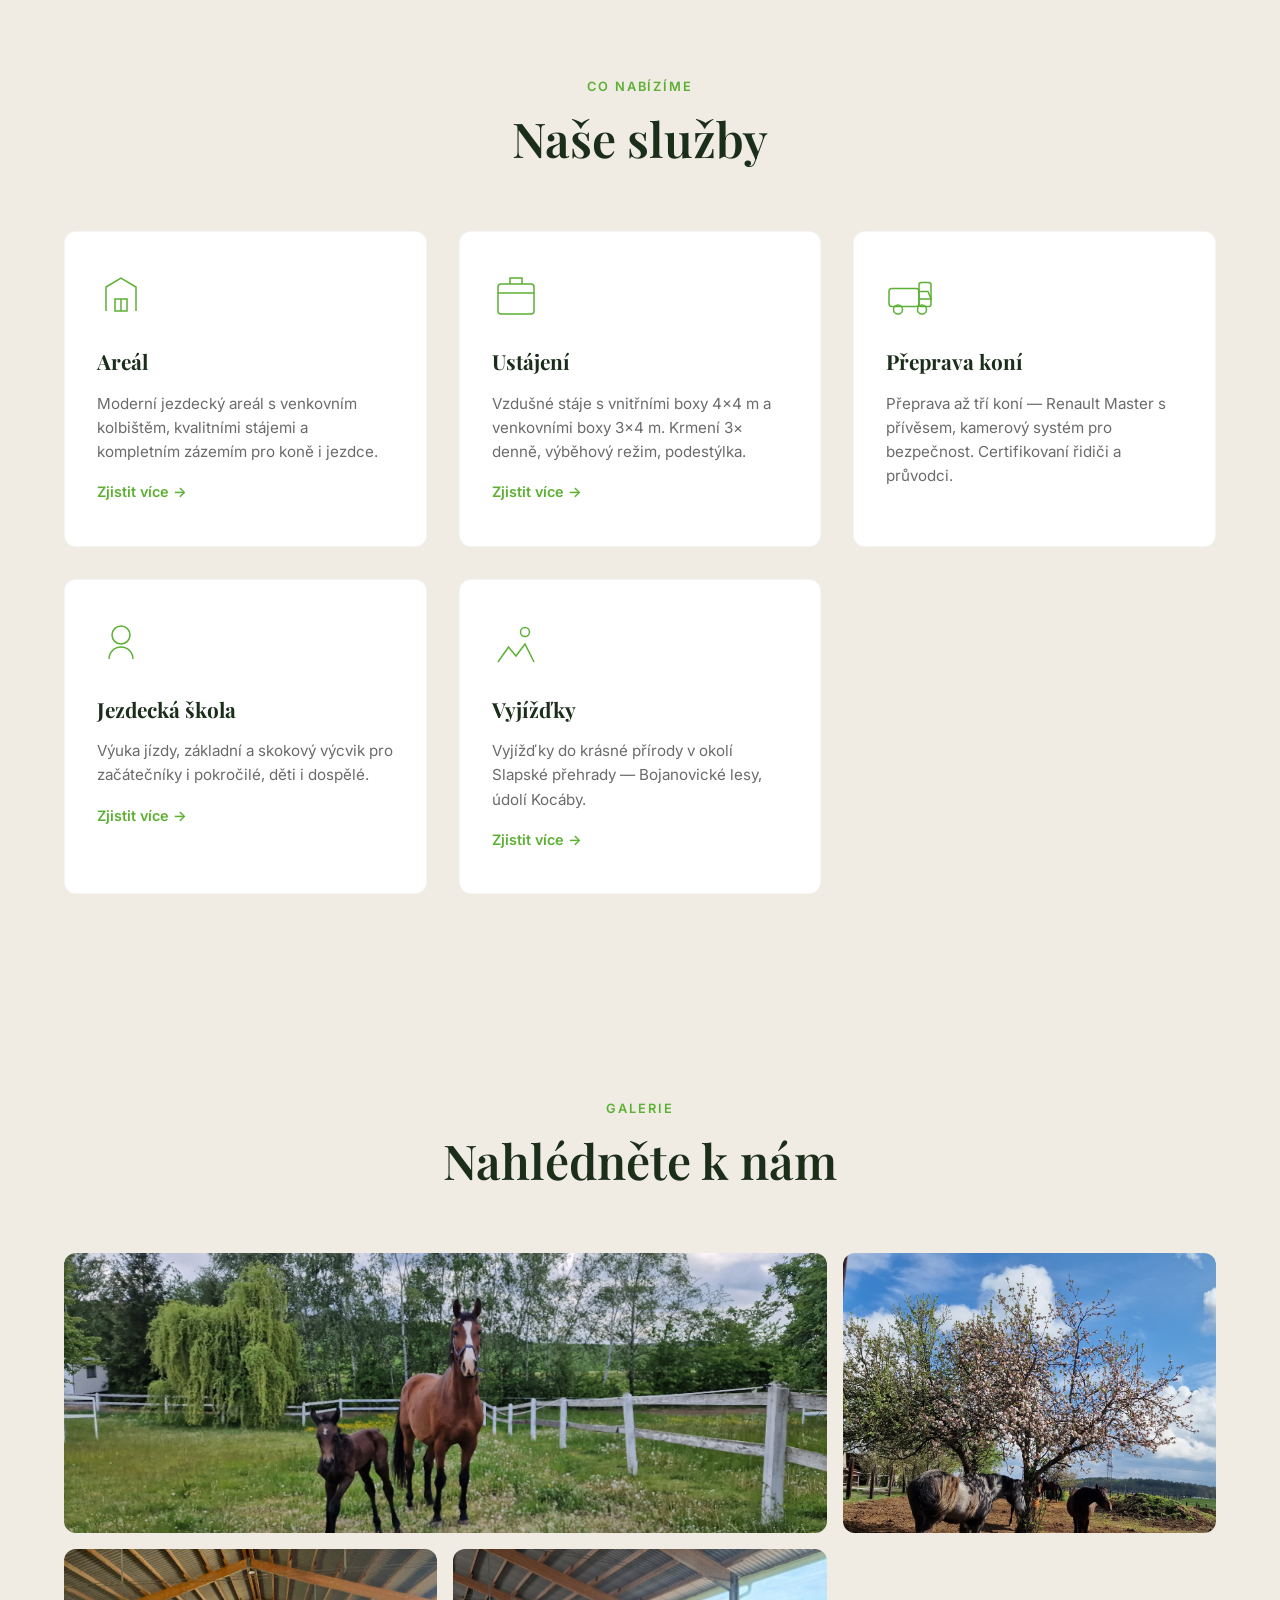
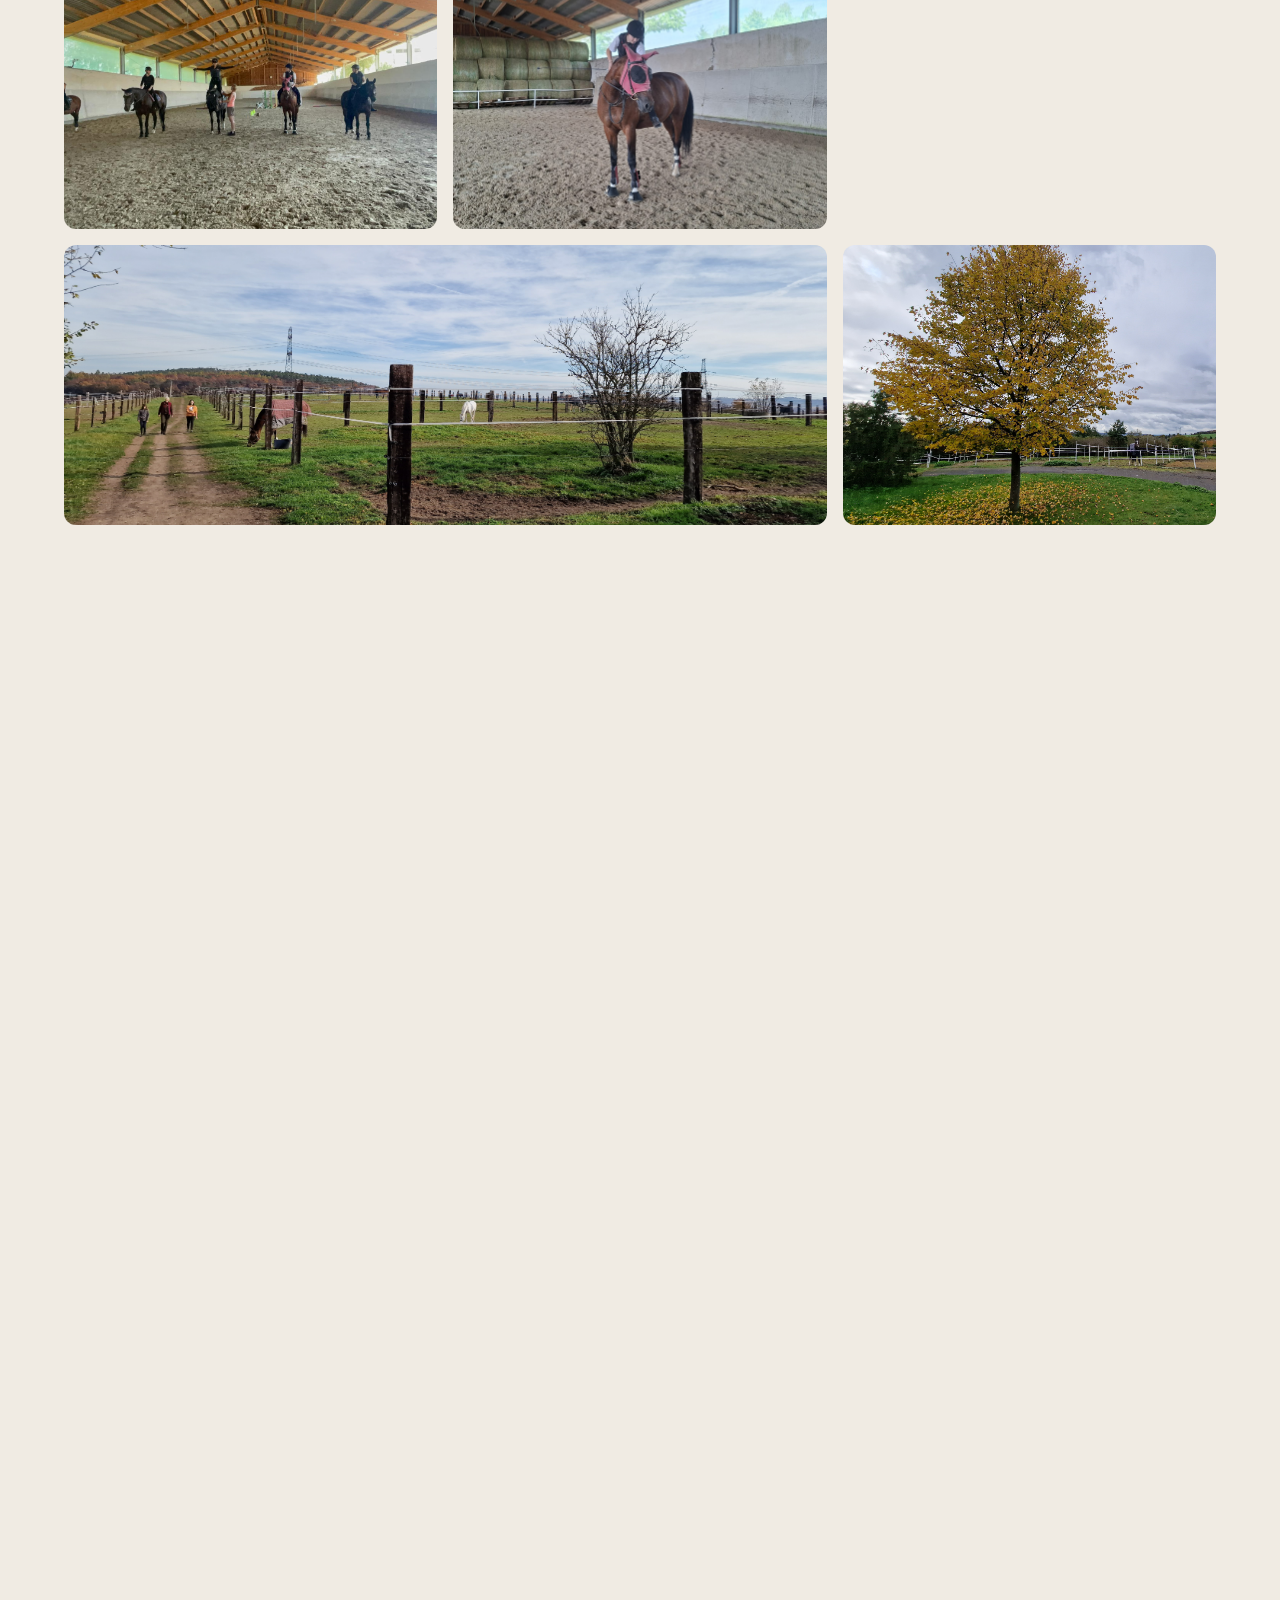
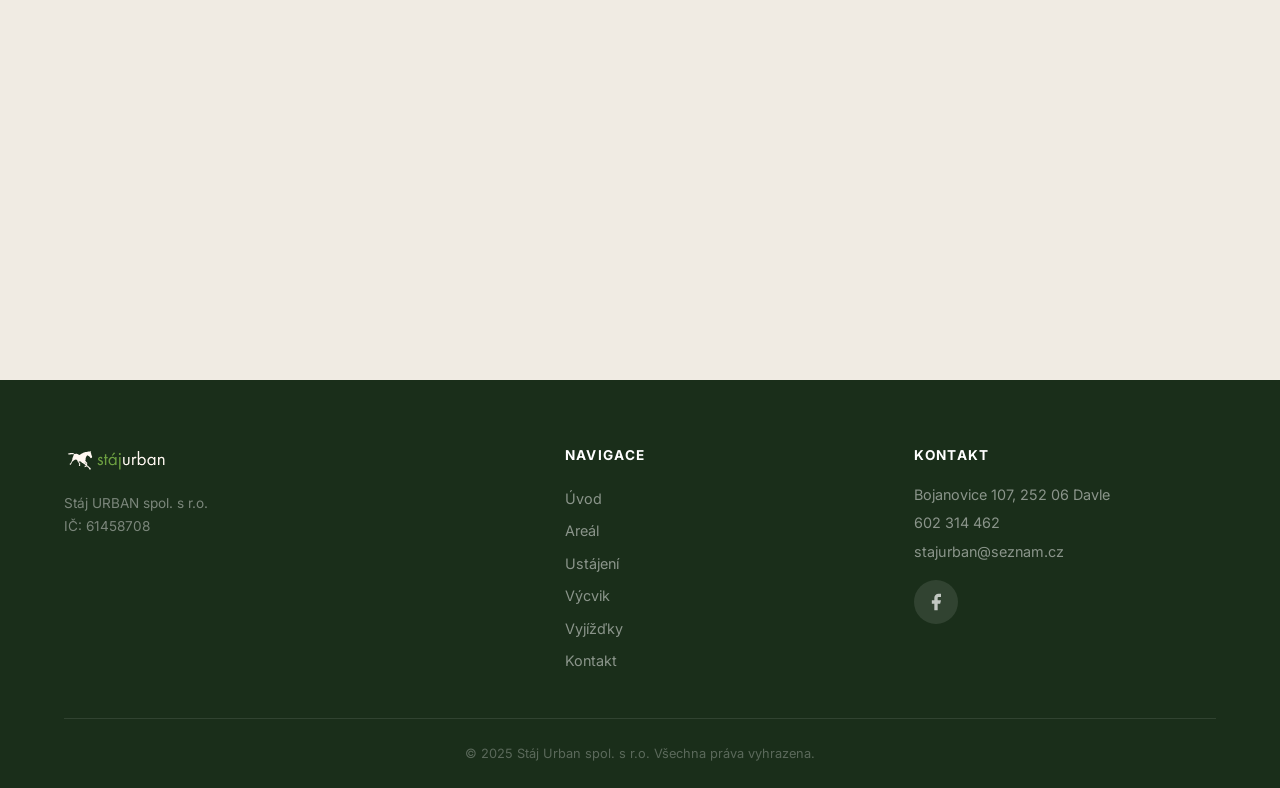
==== commit ea42cabf: "UPDATE Upraví kontakt a fotky na úvodu" ====
--- a/index.html
+++ b/index.html
@@ -17,7 +17,7 @@
     <!-- Hero Section -->
     <section class="hero" id="hero">
         <div class="hero-bg">
-            <img src="images/20250419_111135.jpg" alt="Stáj Urban - jezdecký areál" class="hero-img">
+            <img src="images/20250419_111935.jpg" alt="Stáj Urban - jezdecký areál" class="hero-img">
         </div>
         <div class="hero-overlay"></div>
         <div class="hero-content">
@@ -165,6 +165,18 @@
                 <div class="gallery-item">
                     <img src="images/zimni-vybehy-2.jpg" alt="Podzimní areál" loading="lazy">
                 </div>
+                <div class="gallery-item">
+                    <img src="images/kruhovka-s-konem.jpg" alt="Kůň v lonžovacím kruhu" loading="lazy">
+                </div>
+                <div class="gallery-item gallery-item--wide">
+                    <img src="images/20250419_111935.jpg" alt="Jezdecký areál Stáj Urban" loading="lazy">
+                </div>
+                <div class="gallery-item">
+                    <img src="images/20250427_105847.jpg" alt="Kůň ve stáji" loading="lazy">
+                </div>
+                <div class="gallery-item">
+                    <img src="images/20250427_110129.jpg" alt="Kůň ve výběhu" loading="lazy">
+                </div>
             </div>
         </div>
     </section>
--- a/styles.css
+++ b/styles.css
@@ -778,6 +778,30 @@
     background: var(--color-bg);
 }
 
+.contact-card {
+    max-width: 1000px;
+    margin: 0 auto;
+    padding: 56px 48px;
+    background: var(--color-white);
+    border-radius: 16px;
+    box-shadow: 0 10px 40px rgba(0, 0, 0, 0.06);
+}
+
+.contact-card .section-title {
+    margin-bottom: 16px;
+}
+
+.contact-card > p {
+    color: var(--color-text-light);
+    font-size: 1.05rem;
+    margin-bottom: 32px;
+}
+
+.contact-card .contact-grid {
+    gap: 40px;
+    align-items: stretch;
+}
+
 .contact-grid {
     display: grid;
     grid-template-columns: 1fr 1fr;
@@ -1079,6 +1103,10 @@
         gap: 40px;
     }
 
+    .contact-card {
+        padding: 40px 24px;
+    }
+
     /* Pricing */
     .pricing-card {
         padding: 32px 24px;
@@ -1465,4 +1493,4 @@
 .fade-in.visible {
     opacity: 1;
     transform: translateY(0);
-}+}
